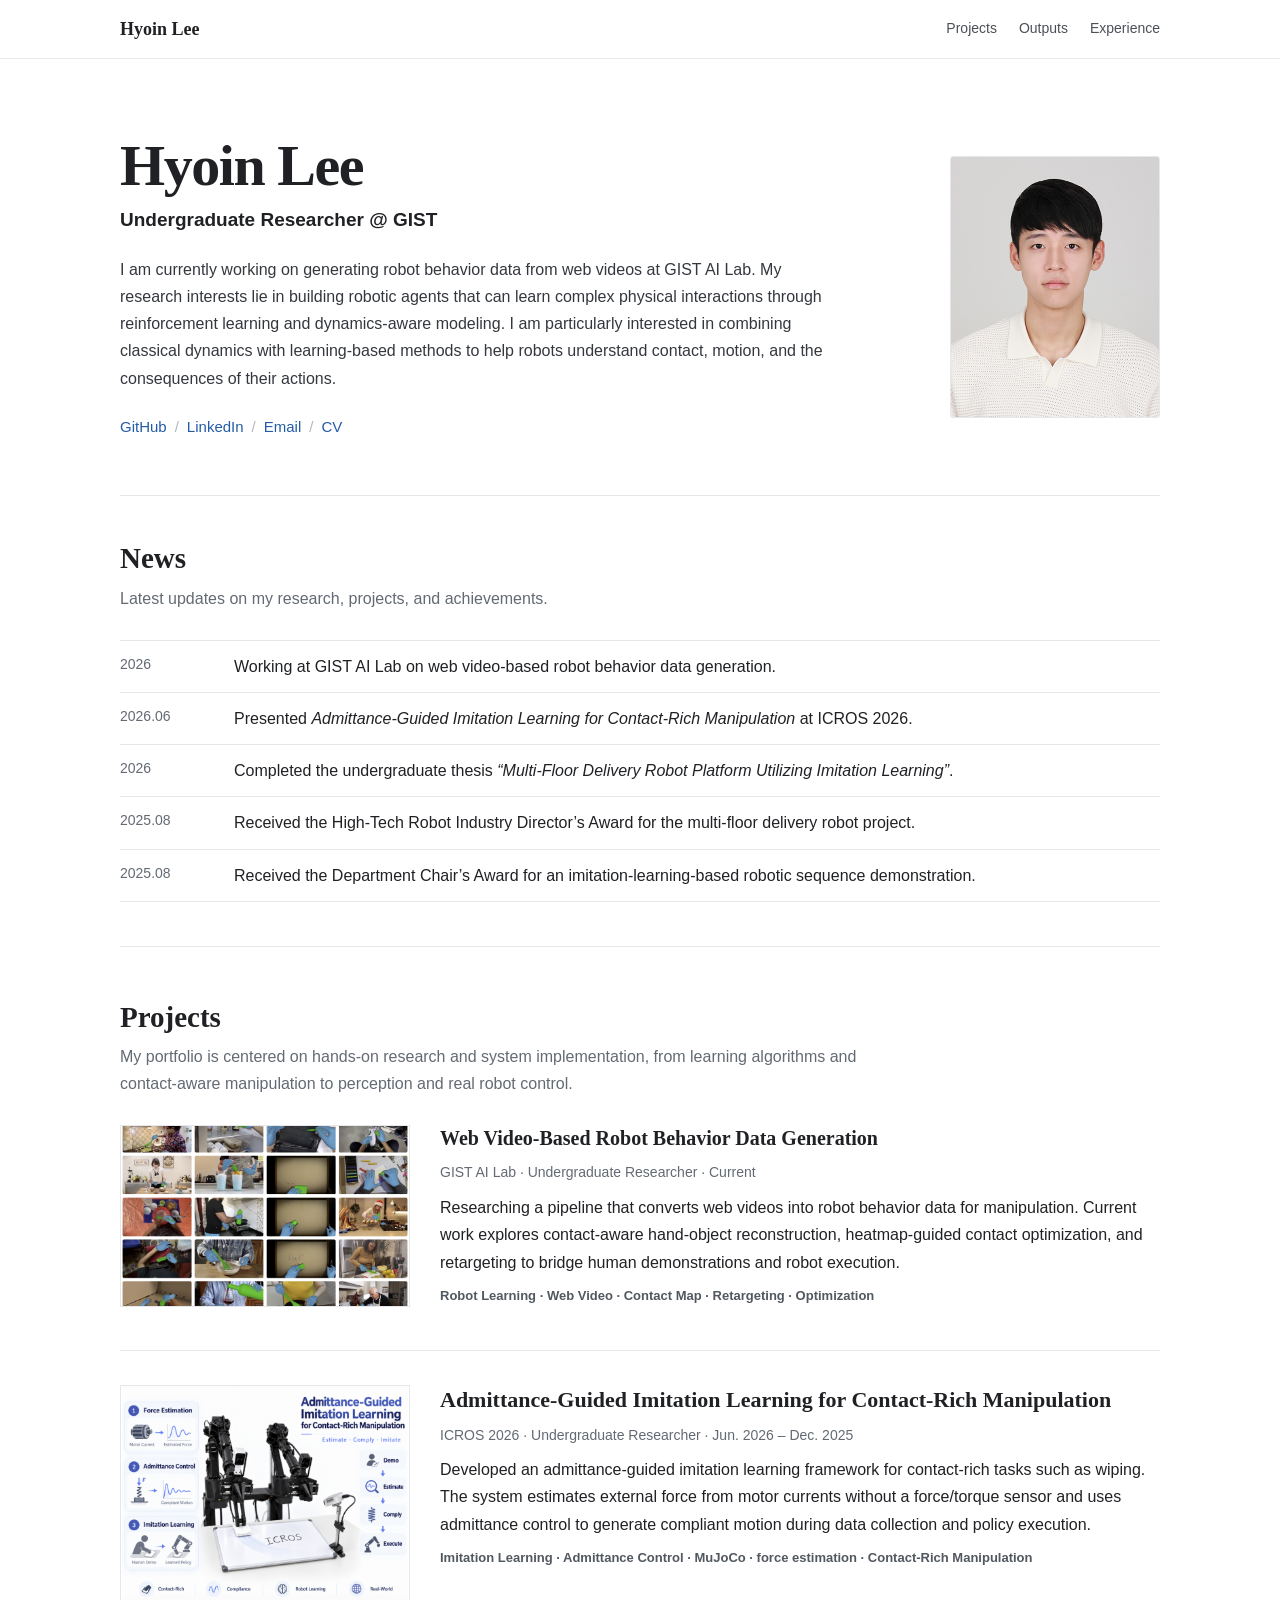
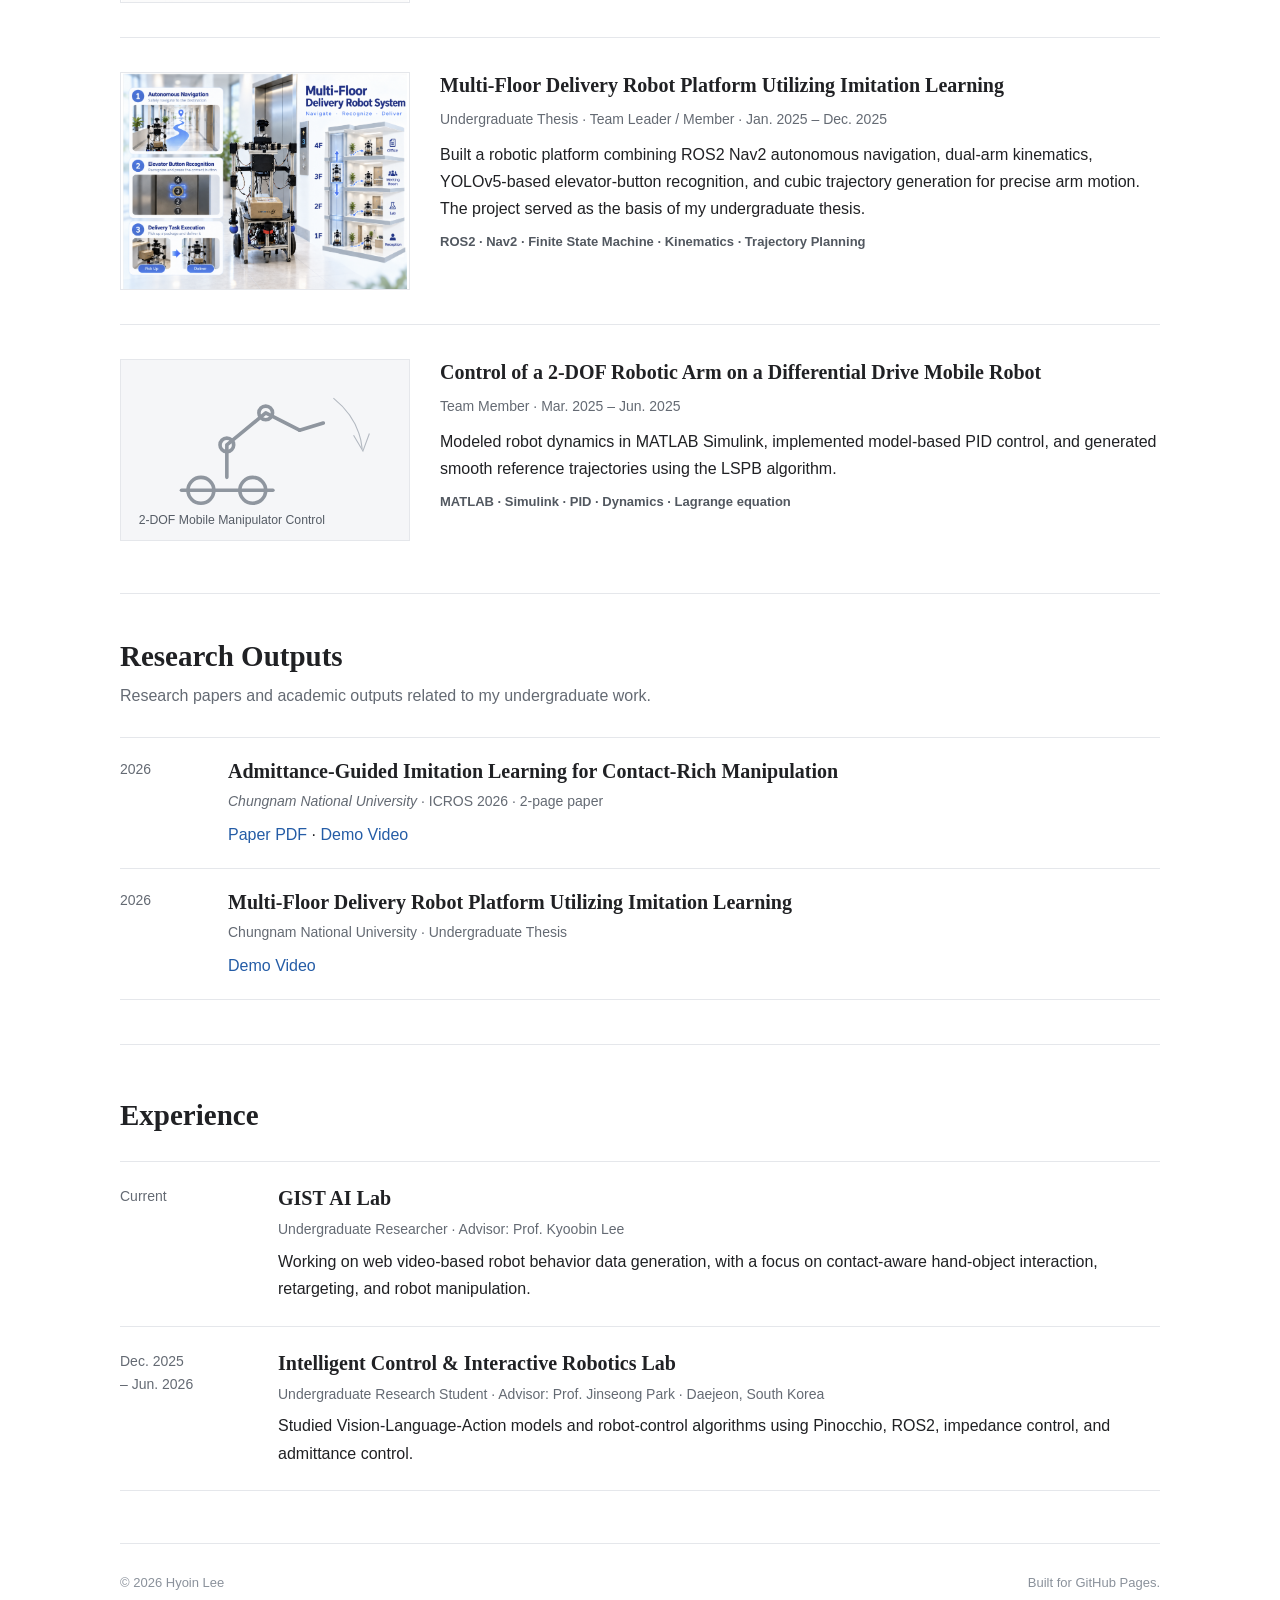
==== index.html @ a163871e "Update index.html" ====
<!DOCTYPE html>
<html lang="en">
<head>
  <meta charset="UTF-8" />
  <meta name="viewport" content="width=device-width, initial-scale=1.0" />
  <meta name="description" content="Hyoin Lee — Undergraduate Researcher at GIST. Research interests include robot learning, imitation learning, contact-rich manipulation, and robot behavior data generation." />
  <meta name="author" content="Hyoin Lee" />
  <meta name="theme-color" content="#ffffff" />
  <title>Hyoin Lee</title>
  <link rel="stylesheet" href="assets/css/style.css" />
  <script defer src="assets/js/main.js"></script>

</head>
<body>
  <header class="site-header">
    <div class="container nav-wrap">
      <a class="brand" href="#top" aria-label="Hyoin Lee home">Hyoin Lee</a>
      <nav class="nav" aria-label="Primary navigation">
        <a href="#projects">Projects</a>
        <a href="#outputs">Outputs</a>
        <a href="#experience">Experience</a>
      </nav>
    </div>
  </header>

  <main id="top">
    <section class="hero container">
      <div class="hero-copy">
        <h1>Hyoin Lee</h1>
        <p class="role"><strong>Undergraduate Researcher @ GIST</strong></p>
        <p class="intro">
          I am currently working on generating robot behavior data from web videos at GIST AI Lab.
          My research interests lie in building robotic agents that can learn complex physical interactions
          through reinforcement learning and dynamics-aware modeling. I am particularly interested in
          combining classical dynamics with learning-based methods to help robots understand contact,
          motion, and the consequences of their actions.
        </p>

        <div class="social-links" aria-label="External links">
          <a href="https://github.com/hyoinLee1007/" target="_blank" rel="noopener noreferrer">GitHub</a>
          <span aria-hidden="true">/</span>
          <a href="https://www.linkedin.com/in/%ED%9A%A8%EC%9D%B8-%EC%9D%B4-775a733aa/" target="_blank" rel="noopener noreferrer">LinkedIn</a>
          <span aria-hidden="true">/</span>
          <a href="mailto:in7257@gmail.com">Email</a>
          <span aria-hidden="true">/</span>
          <a href="assets/cv/Lee_Hyoin_CV.pdf" target="_blank" rel="noopener noreferrer">CV</a>
        </div>
      </div>

      <div class="hero-photo-wrap">
        <img class="hero-photo" src="assets/images/profile.jpg" alt="Hyoin Lee" />
      </div>
    </section>


    <section class="section container compact-section">
      <div class="section-heading split-heading">
        <h2>News</h2>
        <p>Latest updates on my research, projects, and achievements.</p>
      </div>

      <div class="news-list">
        <div class="news-row">
          <time>2026</time>
          <p>Working at GIST AI Lab on web video-based robot behavior data generation.</p>
        </div>
        <div class="news-row">
          <time>2026.06</time>
          <p>Presented <em>Admittance-Guided Imitation Learning for Contact-Rich Manipulation</em> at ICROS 2026.</p>
        </div>
        <div class="news-row">
          <time>2026</time>
          <p>Completed the undergraduate thesis <em>“Multi-Floor Delivery Robot Platform Utilizing Imitation Learning”</em>.</p>
        </div>
        <div class="news-row">
          <time>2025.08</time>
          <p>Received the High-Tech Robot Industry Director’s Award for the multi-floor delivery robot project.</p>
        </div>
        <div class="news-row">
          <time>2025.08</time>
          <p>Received the Department Chair’s Award for an imitation-learning-based robotic sequence demonstration.</p>
        </div>
      </div>
    </section>

    <section id="projects" class="section container">
      <div class="section-heading">
        <h2>Projects</h2>
        <p>
          My portfolio is centered on hands-on research and system implementation,
          from learning algorithms and contact-aware manipulation to perception and real robot control.
        </p>
      </div>
      
      <div class="project-list">
        <article class="project-item">
          <div class="project-image project-image-cover">
            <img src="assets/images/project-gist.png" alt="Robot manipulation setup used for the GIST AI Lab project" loading="lazy" />
          </div>
          <div class="project-copy">
            <h3>Web Video-Based Robot Behavior Data Generation</h3>
            <p class="project-meta">GIST AI Lab · Undergraduate Researcher · Current</p>
            <p>
              Researching a pipeline that converts web videos into robot behavior data for manipulation.
              Current work explores contact-aware hand-object reconstruction, heatmap-guided contact optimization,
              and retargeting to bridge human demonstrations and robot execution.
            </p>
            <p class="tags">Robot Learning · Web Video · Contact Map · Retargeting · Optimization</p>
          </div>
        </article>

      
        <article class="project-item featured-project">
          <div class="project-image project-image-infographic">
            <img src="assets/images/project-admittance-v3.png" alt="Overview of the admittance-guided imitation learning project" loading="lazy" />
          </div>
          <div class="project-copy">
            <h3>Admittance-Guided Imitation Learning for Contact-Rich Manipulation</h3>
            <p class="project-meta">ICROS 2026 · Undergraduate Researcher · Jun. 2026 – Dec. 2025</p>
            <p>
              Developed an admittance-guided imitation learning framework for contact-rich tasks such as wiping.
              The system estimates external force from motor currents without a force/torque sensor and uses
              admittance control to generate compliant motion during data collection and policy execution.
            </p>
            <p class="tags">Imitation Learning · Admittance Control · MuJoCo · force estimation · Contact-Rich Manipulation</p>
          </div>
        </article>

        <article class="project-item">
          <div class="project-image project-image-infographic">
            <img src="assets/images/project-delivery-v3.png" alt="Multi-floor delivery robot platform" loading="lazy" />
          </div>
          <div class="project-copy">
            <h3>Multi-Floor Delivery Robot Platform Utilizing Imitation Learning</h3>
            <p class="project-meta">Undergraduate Thesis · Team Leader / Member · Jan. 2025 – Dec. 2025</p>
            <p>
              Built a robotic platform combining ROS2 Nav2 autonomous navigation, dual-arm kinematics,
              YOLOv5-based elevator-button recognition, and cubic trajectory generation for precise arm motion.
              The project served as the basis of my undergraduate thesis.
            </p>
            <p class="tags">ROS2 · Nav2 · Finite State Machine · Kinematics · Trajectory Planning</p>
          </div>
        </article>

        <article class="project-item secondary-project">
          <div class="project-image">
            <img src="assets/images/project-arm.svg" alt="Illustration representing a two-degree-of-freedom robotic arm" loading="lazy" />
          </div>
          <div class="project-copy">
            <h3>Control of a 2-DOF Robotic Arm on a Differential Drive Mobile Robot</h3>
            <p class="project-meta">Team Member · Mar. 2025 – Jun. 2025</p>
            <p>
              Modeled robot dynamics in MATLAB Simulink, implemented model-based PID control,
              and generated smooth reference trajectories using the LSPB algorithm.
            </p>
            <p class="tags">MATLAB · Simulink · PID · Dynamics · Lagrange equation</p>
          </div>
        </article>
    </section>

    <section id="outputs" class="section container compact-section">
      <div class="section-heading">
        <h2>Research Outputs</h2>
        <p>
          Research papers and academic outputs related to my undergraduate work.
        </p>
      </div>

      <div class="output-list">
        <article class="output-item">
          <div class="output-year">2026</div>
          <div>
            <h3>Admittance-Guided Imitation Learning for Contact-Rich Manipulation</h3>
            <p class="output-meta"><em>Chungnam National University</em> · ICROS 2026 · 2-page paper</p>
            <a href="assets/papers/icros2026-admittance-guided-imitation-learning.pdf" target="_blank" rel="noopener noreferrer">Paper PDF</a>
            <span aria-hidden="true"> · </span>
            <a href="assets/videos/admittance-imitation-learning-demo.mp4" target="_blank" rel="noopener noreferrer">Demo Video</a>
          </div>
        </article>

        <article class="output-item">
          <div class="output-year">2026</div>
          <div>
            <h3>Multi-Floor Delivery Robot Platform Utilizing Imitation Learning</h3>
            <p class="output-meta">Chungnam National University · Undergraduate Thesis</p>
            <a href="assets/videos/graduation-project-demo.mp4" target="_blank" rel="noopener noreferrer">Demo Video</a>
          </div>
        </article>
      </div>
    </section>

    <section id="experience" class="section container">
      <div class="section-heading">
        <h2>Experience</h2>
      </div>

      <div class="timeline">
        <article class="timeline-item">
          <div class="timeline-date">Current</div>
          <div class="timeline-content">
            <h3>GIST AI Lab</h3>
            <p class="timeline-role">Undergraduate Researcher · Advisor: Prof. Kyoobin Lee</p>
            <p>
              Working on web video-based robot behavior data generation, with a focus on contact-aware
              hand-object interaction, retargeting, and robot manipulation.
            </p>
          </div>
        </article>

        <article class="timeline-item">
          <div class="timeline-date">Dec. 2025<br />– Jun. 2026</div>
          <div class="timeline-content">
            <h3>Intelligent Control &amp; Interactive Robotics Lab</h3>
            <p class="timeline-role">Undergraduate Research Student · Advisor: Prof. Jinseong Park · Daejeon, South Korea</p>
            <p>
              Studied Vision-Language-Action models and robot-control algorithms using Pinocchio, ROS2,
              impedance control, and admittance control.
            </p>
          </div>
        </article>
      </div>
    </section>
  </main>

  <footer class="footer container">
    <p>© <span id="year">2026</span> Hyoin Lee</p>
    <p>Built for GitHub Pages.</p>
  </footer>
</body>
</html>
---- assets/css/style.css ----
:root {
  --page: #ffffff;
  --text: #202124;
  --muted: #646a73;
  --faint: #8a919b;
  --line: #e5e7eb;
  --soft: #f7f8fa;
  --link: #245ca6;
  --link-hover: #153f78;
  --max-width: 1040px;
  --serif: Georgia, "Times New Roman", serif;
  --sans: Inter, ui-sans-serif, -apple-system, BlinkMacSystemFont, "Segoe UI", Helvetica, Arial, sans-serif;
}

* {
  box-sizing: border-box;
}

html {
  scroll-behavior: smooth;
}

body {
  margin: 0;
  background: var(--page);
  color: var(--text);
  font-family: var(--sans);
  font-size: 16px;
  line-height: 1.7;
  -webkit-font-smoothing: antialiased;
}

a {
  color: var(--link);
  text-decoration: none;
}

a:hover,
a:focus-visible {
  color: var(--link-hover);
  text-decoration: underline;
  text-underline-offset: 3px;
}

img {
  max-width: 100%;
  display: block;
}

.container {
  width: min(calc(100% - 40px), var(--max-width));
  margin: 0 auto;
}

.site-header {
  position: sticky;
  top: 0;
  z-index: 20;
  background: rgba(255, 255, 255, 0.94);
  border-bottom: 1px solid rgba(229, 231, 235, 0.88);
  backdrop-filter: blur(10px);
}

.nav-wrap {
  min-height: 58px;
  display: flex;
  align-items: center;
  justify-content: space-between;
  gap: 24px;
}

.brand {
  color: var(--text);
  font-family: var(--serif);
  font-size: 18px;
  font-weight: 700;
}

.brand:hover {
  color: var(--text);
  text-decoration: none;
}

.nav {
  display: flex;
  align-items: center;
  gap: 22px;
  font-size: 14px;
}

.nav a {
  color: #4b5057;
}

.hero {
  display: grid;
  grid-template-columns: minmax(0, 1fr) 220px;
  gap: 64px;
  align-items: center;
  padding-top: 76px;
  padding-bottom: 56px;
}

.hero h1 {
  margin: 0 0 4px;
  font-family: var(--serif);
  font-size: clamp(40px, 6vw, 58px);
  line-height: 1.08;
  letter-spacing: -0.025em;
}

.role {
  margin: 6px 0 20px;
  font-size: 19px;
}

.intro {
  max-width: 720px;
  margin: 0 0 12px;
  color: #34383e;
}

.social-links {
  display: flex;
  flex-wrap: wrap;
  gap: 8px;
  align-items: center;
  margin-top: 22px;
  font-size: 15px;
}

.social-links span {
  color: #b3b7bd;
}

.hero-photo-wrap {
  justify-self: end;
  width: 210px;
}

.hero-photo {
  width: 210px;
  aspect-ratio: 4 / 5;
  object-fit: cover;
  object-position: center top;
  border-radius: 3px;
  border: 1px solid var(--line);
  background: var(--soft);
}

.photo-note {
  margin: 8px 0 0;
  color: var(--faint);
  font-size: 12px;
  text-align: center;
}

.section {
  padding: 52px 0;
  border-top: 1px solid var(--line);
  scroll-margin-top: 74px;
}

.compact-section {
  padding-top: 44px;
  padding-bottom: 44px;
}

.section-heading {
  margin-bottom: 28px;
}

.section-heading h2 {
  margin: 0 0 8px;
  font-family: var(--serif);
  font-size: 29px;
  line-height: 1.25;
}

.section-heading p {
  max-width: 760px;
  margin: 0;
  color: var(--muted);
}

.theme-grid {
  display: grid;
  grid-template-columns: repeat(3, minmax(0, 1fr));
  gap: 28px;
}

.theme-card h3 {
  margin: 18px 0 4px;
  font-family: var(--serif);
  font-size: 21px;
}

.theme-card p {
  margin: 5px 0 0;
  color: var(--muted);
  font-size: 14.5px;
}

.theme-card .question {
  color: var(--text);
  font-weight: 600;
}

.theme-visual {
  height: 150px;
  position: relative;
  overflow: hidden;
  border: 1px solid var(--line);
  background: #f2f4f7;
}

.theme-visual::before,
.theme-visual::after {
  content: "";
  position: absolute;
  border: 1px solid #c9ced6;
}

.theme-visual-1::before {
  width: 120px;
  height: 120px;
  border-radius: 50%;
  left: 22px;
  top: 16px;
}

.theme-visual-1::after {
  width: 82px;
  height: 82px;
  right: 24px;
  bottom: -18px;
  transform: rotate(24deg);
}

.theme-visual-2::before {
  width: 132px;
  height: 40px;
  left: 40px;
  top: 54px;
  transform: rotate(-18deg);
}

.theme-visual-2::after {
  width: 62px;
  height: 62px;
  border-radius: 50%;
  right: 22px;
  top: 24px;
}

.theme-visual-3::before {
  inset: 28px 58px;
  transform: rotate(45deg);
}

.theme-visual-3::after {
  width: 92px;
  height: 92px;
  border-radius: 50%;
  left: 72px;
  top: 28px;
}

.theme-index {
  position: absolute;
  right: 12px;
  bottom: 7px;
  color: #aab0b8;
  font-family: var(--serif);
  font-size: 32px;
  z-index: 2;
}

.news-list {
  border-top: 1px solid var(--line);
}

.news-row {
  display: grid;
  grid-template-columns: 96px minmax(0, 1fr);
  gap: 18px;
  padding: 12px 0;
  border-bottom: 1px solid var(--line);
}

.news-row time {
  color: var(--muted);
  font-variant-numeric: tabular-nums;
  font-size: 14px;
}

.news-row p {
  margin: 0;
}

.project-list {
  display: grid;
  gap: 34px;
}

.project-item {
  display: grid;
  grid-template-columns: 290px minmax(0, 1fr);
  gap: 30px;
  align-items: start;
  padding-bottom: 34px;
  border-bottom: 1px solid var(--line);
}

.project-item:last-child {
  padding-bottom: 0;
  border-bottom: 0;
}

.project-image {
  background: var(--soft);
  border: 1px solid var(--line);
  overflow: hidden;
}

.project-image img {
  width: 100%;
  aspect-ratio: 16 / 10;
  object-fit: cover;
}

.project-image-contain {
  background: #ffffff;
}

.project-image-contain img {
  object-fit: contain;
  padding: 8px;
}


.project-image-infographic {
  background: #ffffff;
}

.project-image-infographic img {
  aspect-ratio: 4 / 3;
  object-fit: contain;
  padding: 0;
}

.project-image-cover img {
  object-fit: cover;
  object-position: center;
}

.featured-project .project-copy h3 {
  font-size: 22px;
}

.project-copy h3,
.output-item h3,
.timeline-content h3,
.simple-block h3 {
  margin: 0;
  font-family: var(--serif);
  font-size: 20px;
  line-height: 1.35;
}

.project-copy p {
  margin: 9px 0;
}

.project-meta,
.output-meta,
.timeline-role {
  color: var(--muted);
  font-size: 14px;
}

.tags {
  color: #525860;
  font-size: 13px;
  font-weight: 600;
}


.project-video-wrap {
  margin-top: 16px;
}

.project-video {
  display: block;
  width: 100%;
  max-width: 560px;
  max-height: 360px;
  border: 1px solid var(--line);
  background: #000;
}

.project-video-portrait {
  max-width: 260px;
  max-height: 420px;
}

.project-links {
  display: flex;
  flex-wrap: wrap;
  gap: 16px;
  margin-top: 11px;
  font-size: 14px;
}

.disabled-link {
  color: #989da4;
  font-size: 14px;
}

.output-list {
  border-top: 1px solid var(--line);
}

.output-item {
  display: grid;
  grid-template-columns: 86px minmax(0, 1fr);
  gap: 22px;
  padding: 20px 0;
  border-bottom: 1px solid var(--line);
}

.output-year {
  color: var(--muted);
  font-size: 14px;
  font-variant-numeric: tabular-nums;
}

.output-item p {
  margin: 5px 0 7px;
}

.timeline {
  border-top: 1px solid var(--line);
}

.timeline-item {
  display: grid;
  grid-template-columns: 130px minmax(0, 1fr);
  gap: 28px;
  padding: 23px 0;
  border-bottom: 1px solid var(--line);
}

.timeline-date {
  color: var(--muted);
  font-size: 14px;
  font-variant-numeric: tabular-nums;
}

.timeline-content p {
  margin: 6px 0 0;
}

.two-column-section {
  display: grid;
  grid-template-columns: 1fr 1fr;
  gap: 70px;
}

.two-column-section .section-heading {
  margin-bottom: 16px;
}

.simple-block p,
.award-list p {
  margin: 6px 0;
}

.award-list strong {
  display: inline-block;
  min-width: 78px;
}

.footer {
  display: flex;
  justify-content: space-between;
  gap: 20px;
  padding-top: 28px;
  padding-bottom: 38px;
  border-top: 1px solid var(--line);
  color: var(--faint);
  font-size: 13px;
}

.footer p {
  margin: 0;
}

@media (max-width: 820px) {
  .nav {
    display: none;
  }

  .hero {
    grid-template-columns: 1fr;
    gap: 32px;
    padding-top: 54px;
  }

  .hero-photo-wrap {
    justify-self: start;
    width: 180px;
    order: -1;
  }

  .hero-photo {
    width: 180px;
  }

  .theme-grid,
  .two-column-section {
    grid-template-columns: 1fr;
  }

  .theme-grid {
    gap: 34px;
  }

  .project-item {
    grid-template-columns: 1fr;
    gap: 18px;
  }

  .project-image {
    max-width: 520px;
  }
}

@media (max-width: 560px) {
  body {
    font-size: 15px;
  }

  .container {
    width: min(calc(100% - 28px), var(--max-width));
  }

  .section {
    padding-top: 40px;
    padding-bottom: 40px;
  }

  .hero h1 {
    font-size: 40px;
  }

  .role {
    font-size: 17px;
  }

  .news-row,
  .output-item,
  .timeline-item {
    grid-template-columns: 1fr;
    gap: 4px;
  }

  .timeline-item {
    gap: 6px;
  }

  .footer {
    flex-direction: column;
    gap: 3px;
  }
}
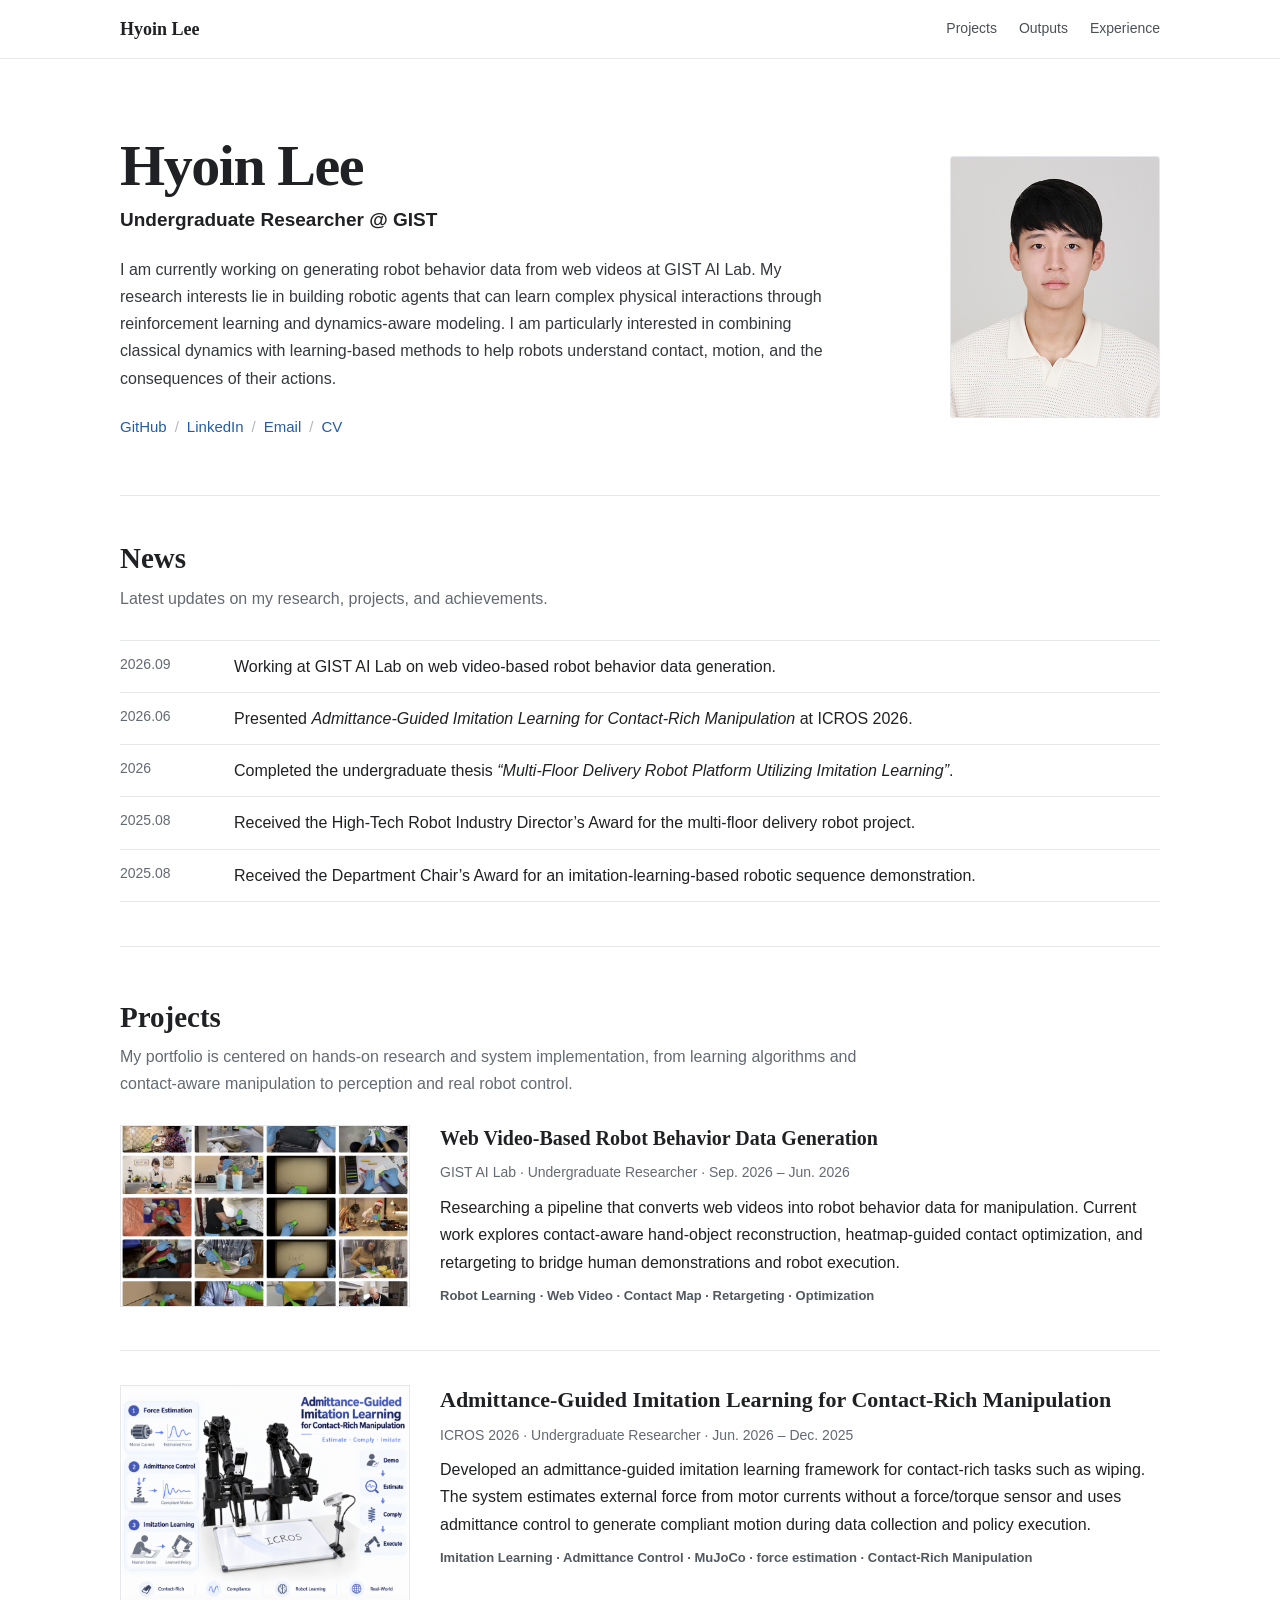
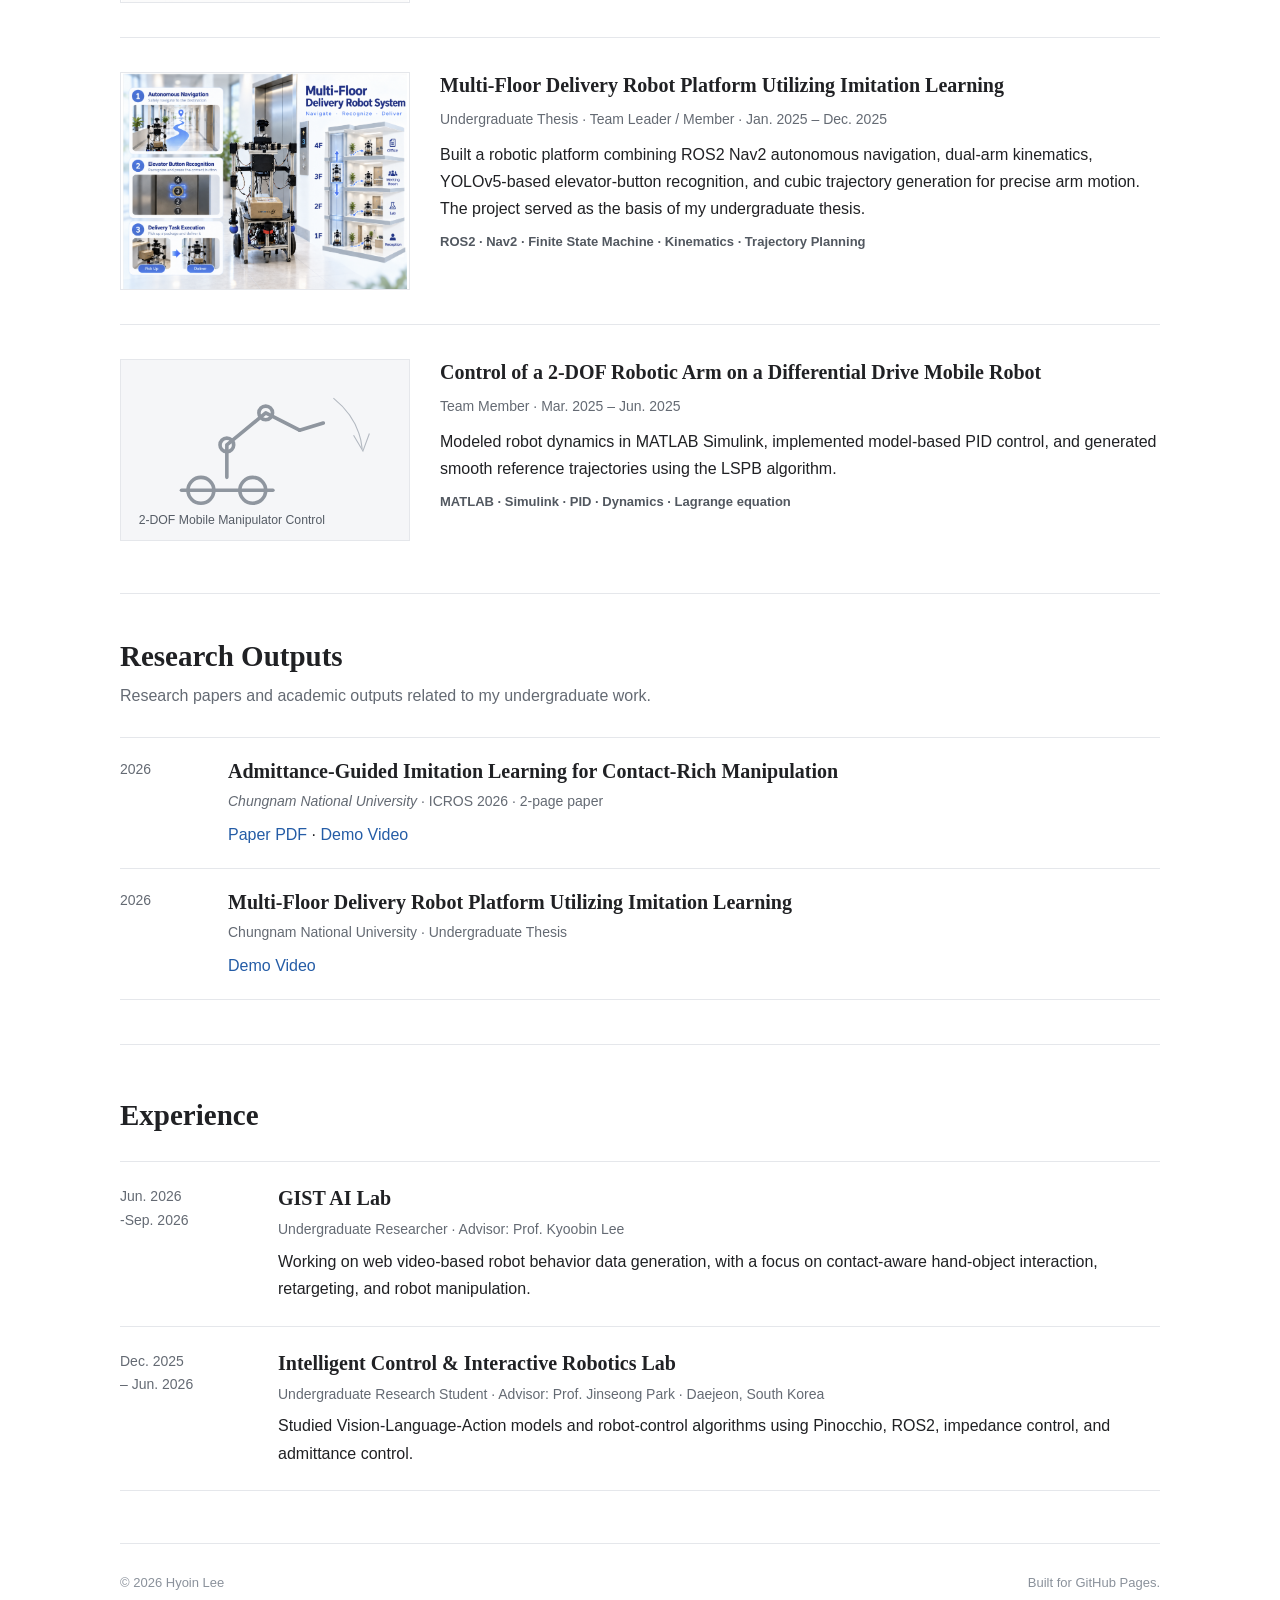
==== commit 652cf038: "Update index.html" ====
--- a/index.html
+++ b/index.html
@@ -61,7 +61,7 @@
 
       <div class="news-list">
         <div class="news-row">
-          <time>2026</time>
+          <time>2026.09</time>
           <p>Working at GIST AI Lab on web video-based robot behavior data generation.</p>
         </div>
         <div class="news-row">
@@ -99,7 +99,7 @@
           </div>
           <div class="project-copy">
             <h3>Web Video-Based Robot Behavior Data Generation</h3>
-            <p class="project-meta">GIST AI Lab · Undergraduate Researcher · Current</p>
+            <p class="project-meta">GIST AI Lab · Undergraduate Researcher · Sep. 2026 – Jun. 2026</p>
             <p>
               Researching a pipeline that converts web videos into robot behavior data for manipulation.
               Current work explores contact-aware hand-object reconstruction, heatmap-guided contact optimization,
@@ -196,7 +196,7 @@
 
       <div class="timeline">
         <article class="timeline-item">
-          <div class="timeline-date">Current</div>
+          <div class="timeline-date">Jun. 2026<br />-Sep. 2026</div>
           <div class="timeline-content">
             <h3>GIST AI Lab</h3>
             <p class="timeline-role">Undergraduate Researcher · Advisor: Prof. Kyoobin Lee</p>
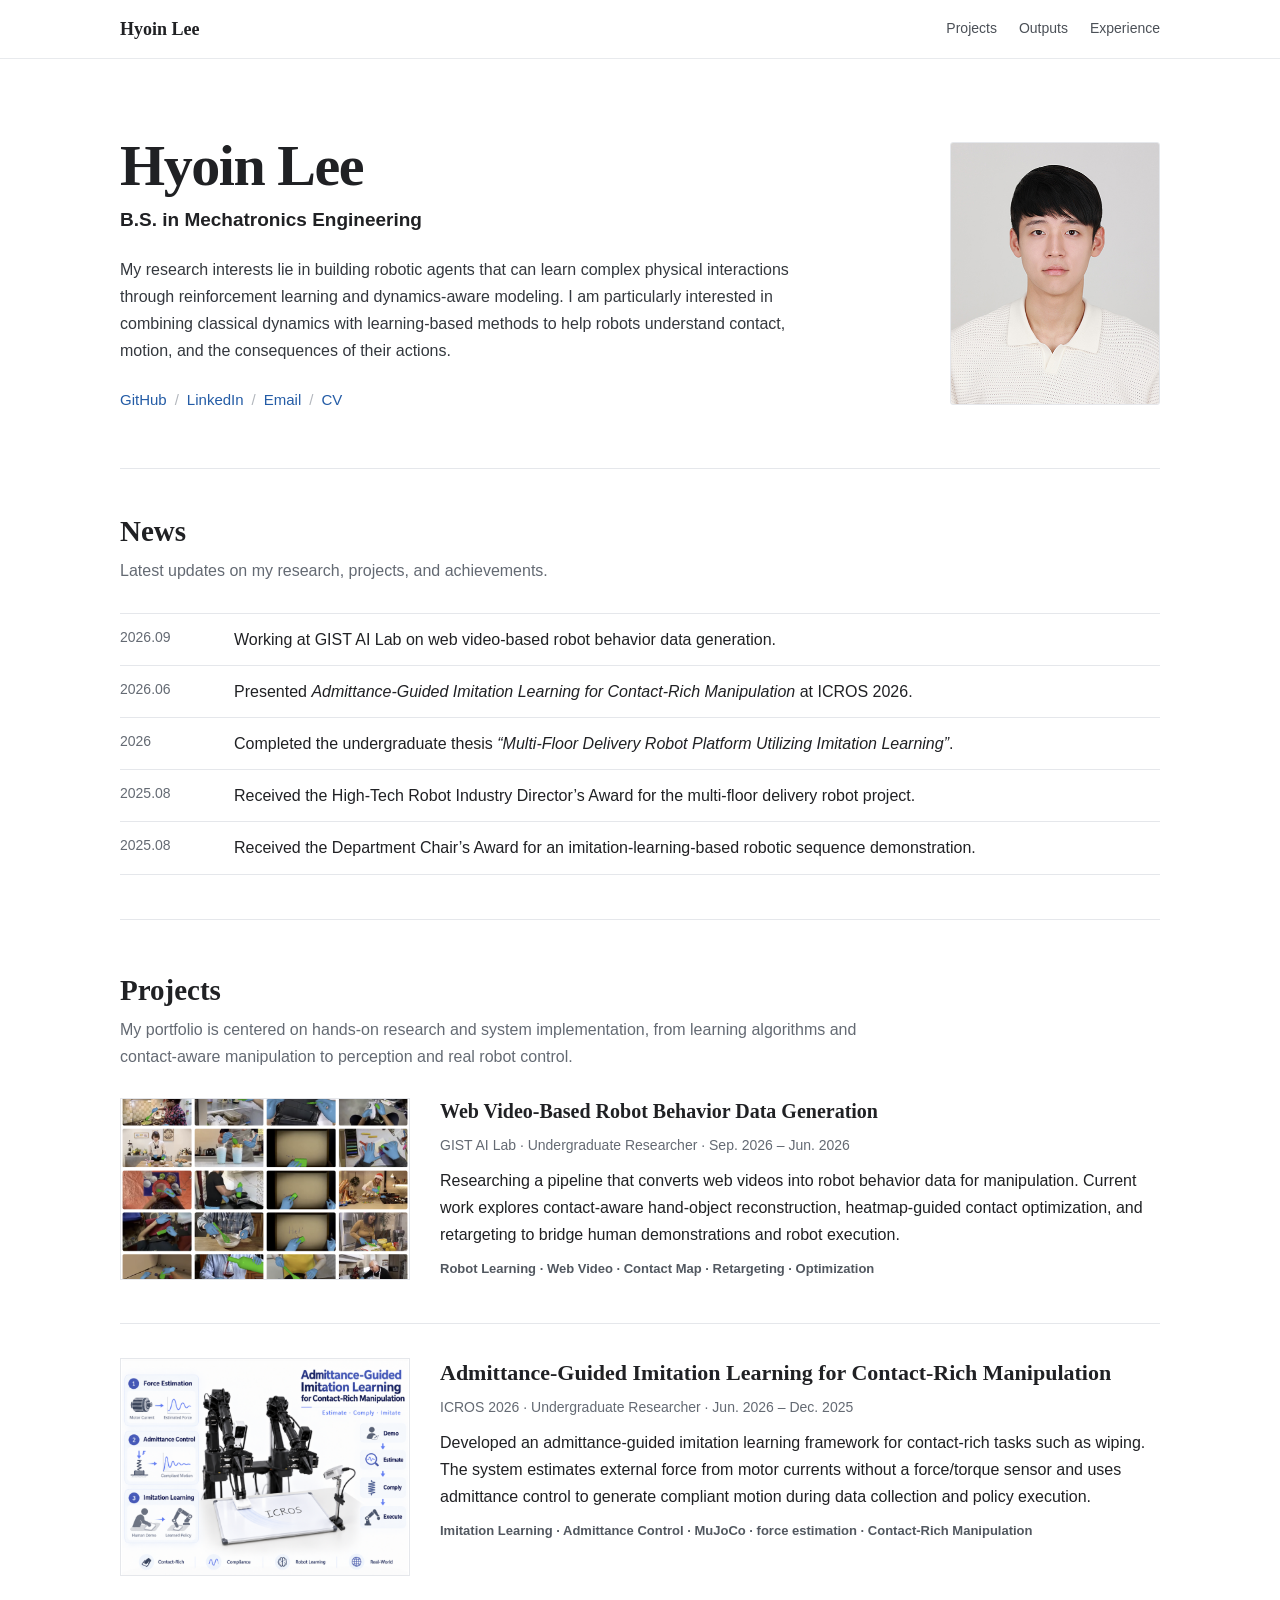
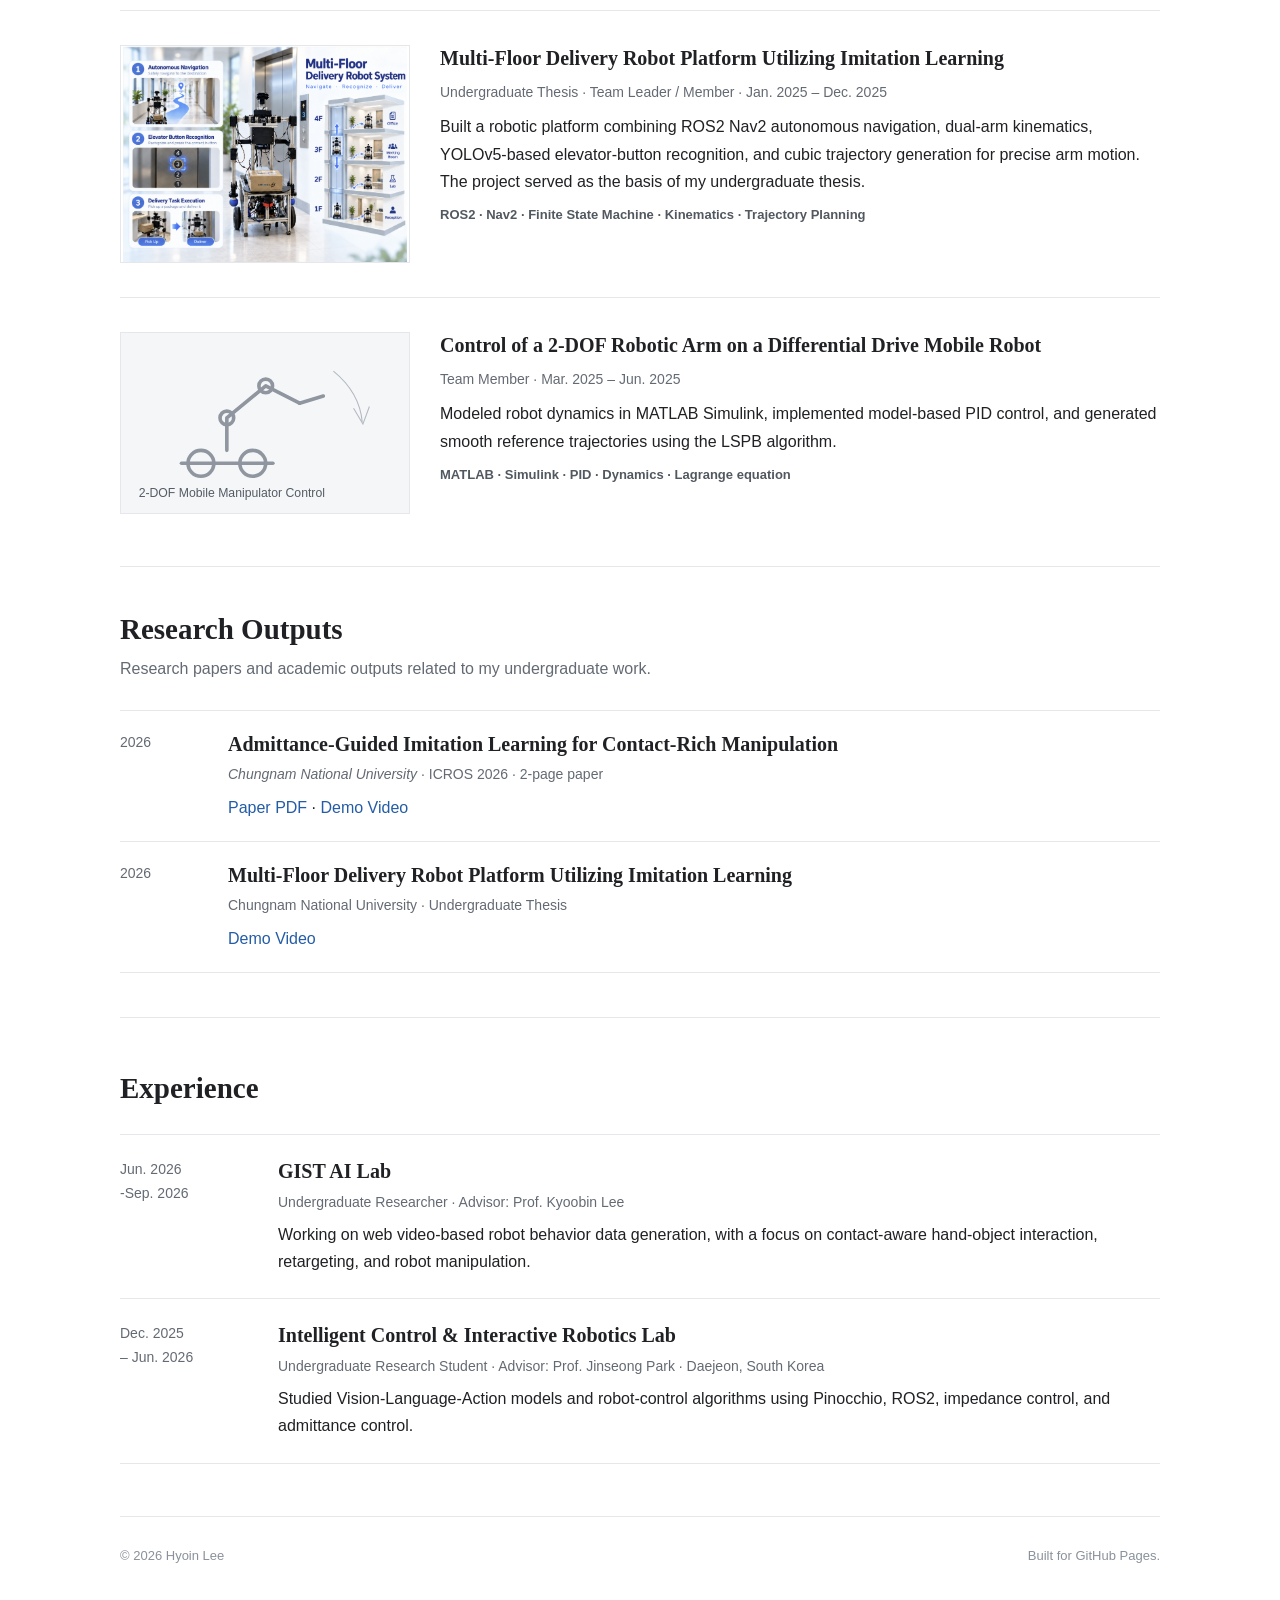
==== commit 6fec96d3: "Update index.html" ====
--- a/index.html
+++ b/index.html
@@ -27,9 +27,8 @@
     <section class="hero container">
       <div class="hero-copy">
         <h1>Hyoin Lee</h1>
-        <p class="role"><strong>Undergraduate Researcher @ GIST</strong></p>
+        <p class="role"><strong>B.S. in Mechatronics Engineering</strong></p>
         <p class="intro">
-          I am currently working on generating robot behavior data from web videos at GIST AI Lab.
           My research interests lie in building robotic agents that can learn complex physical interactions
           through reinforcement learning and dynamics-aware modeling. I am particularly interested in
           combining classical dynamics with learning-based methods to help robots understand contact,
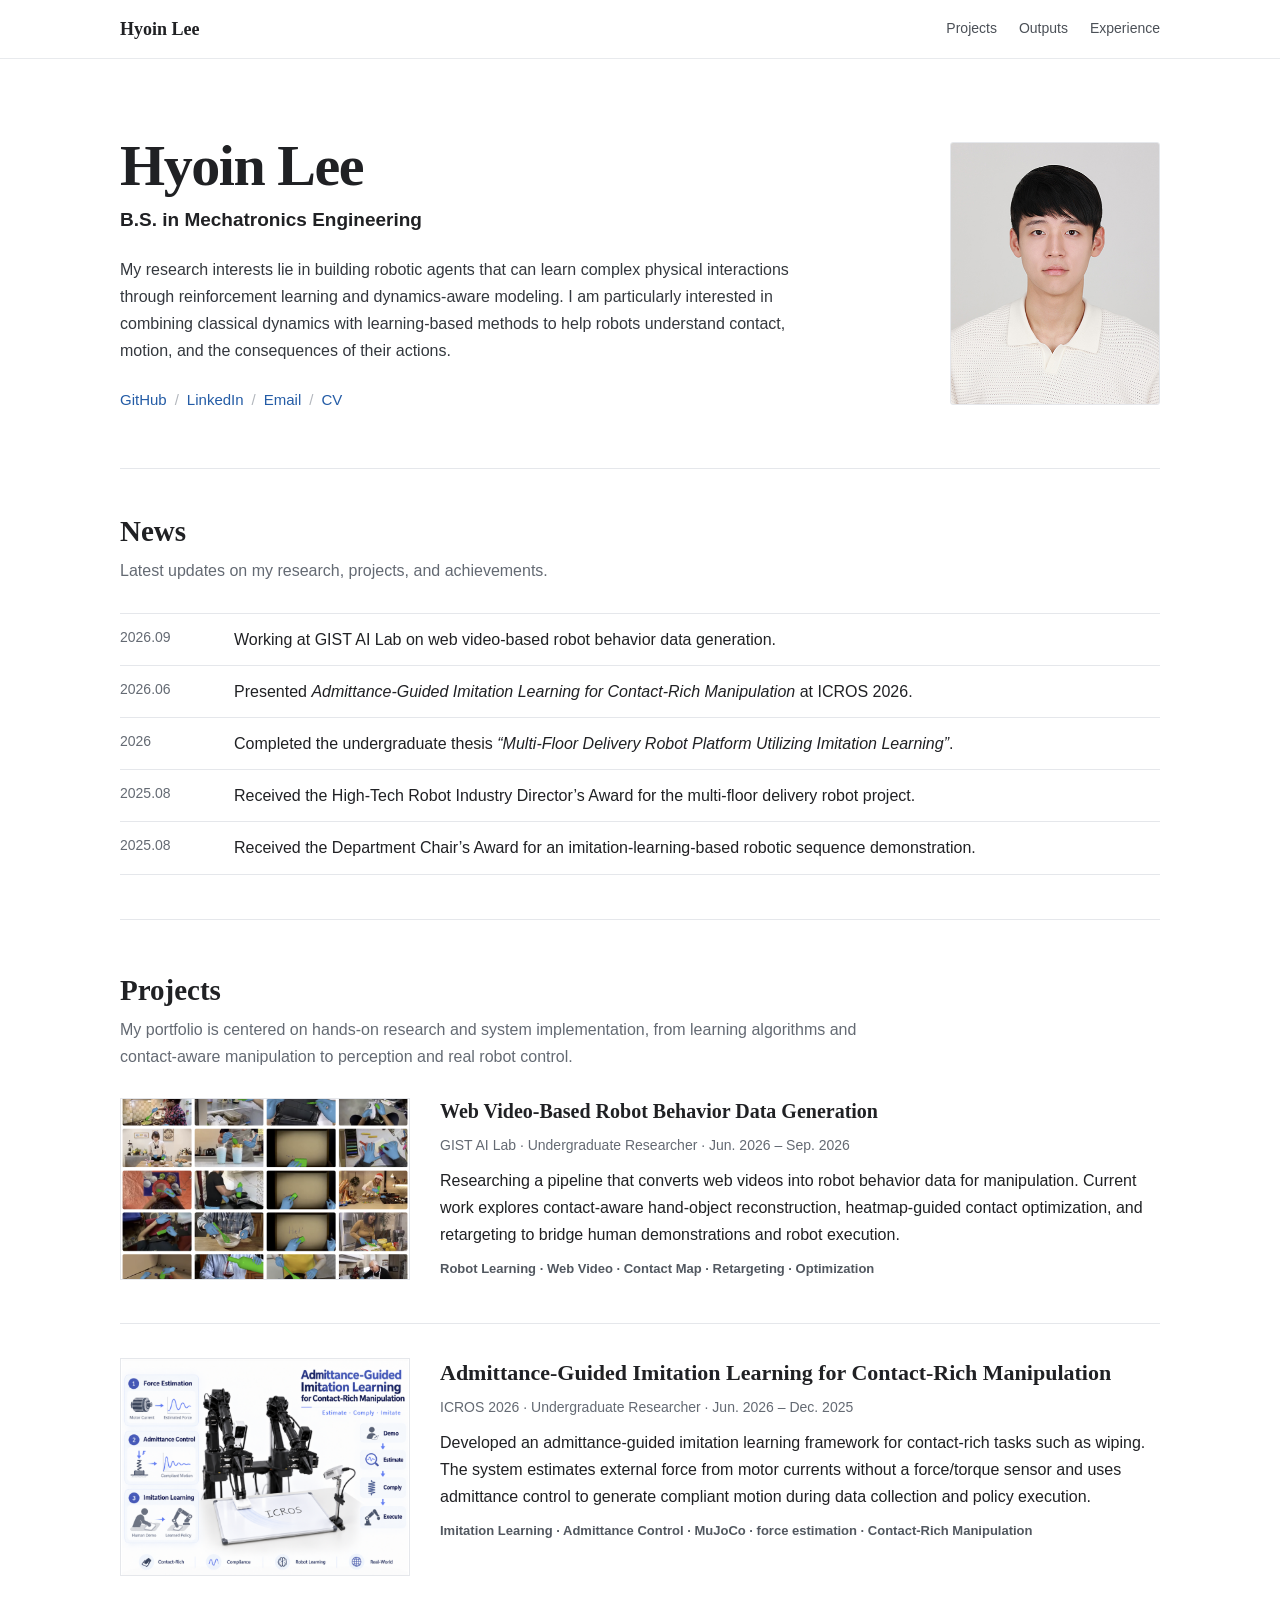
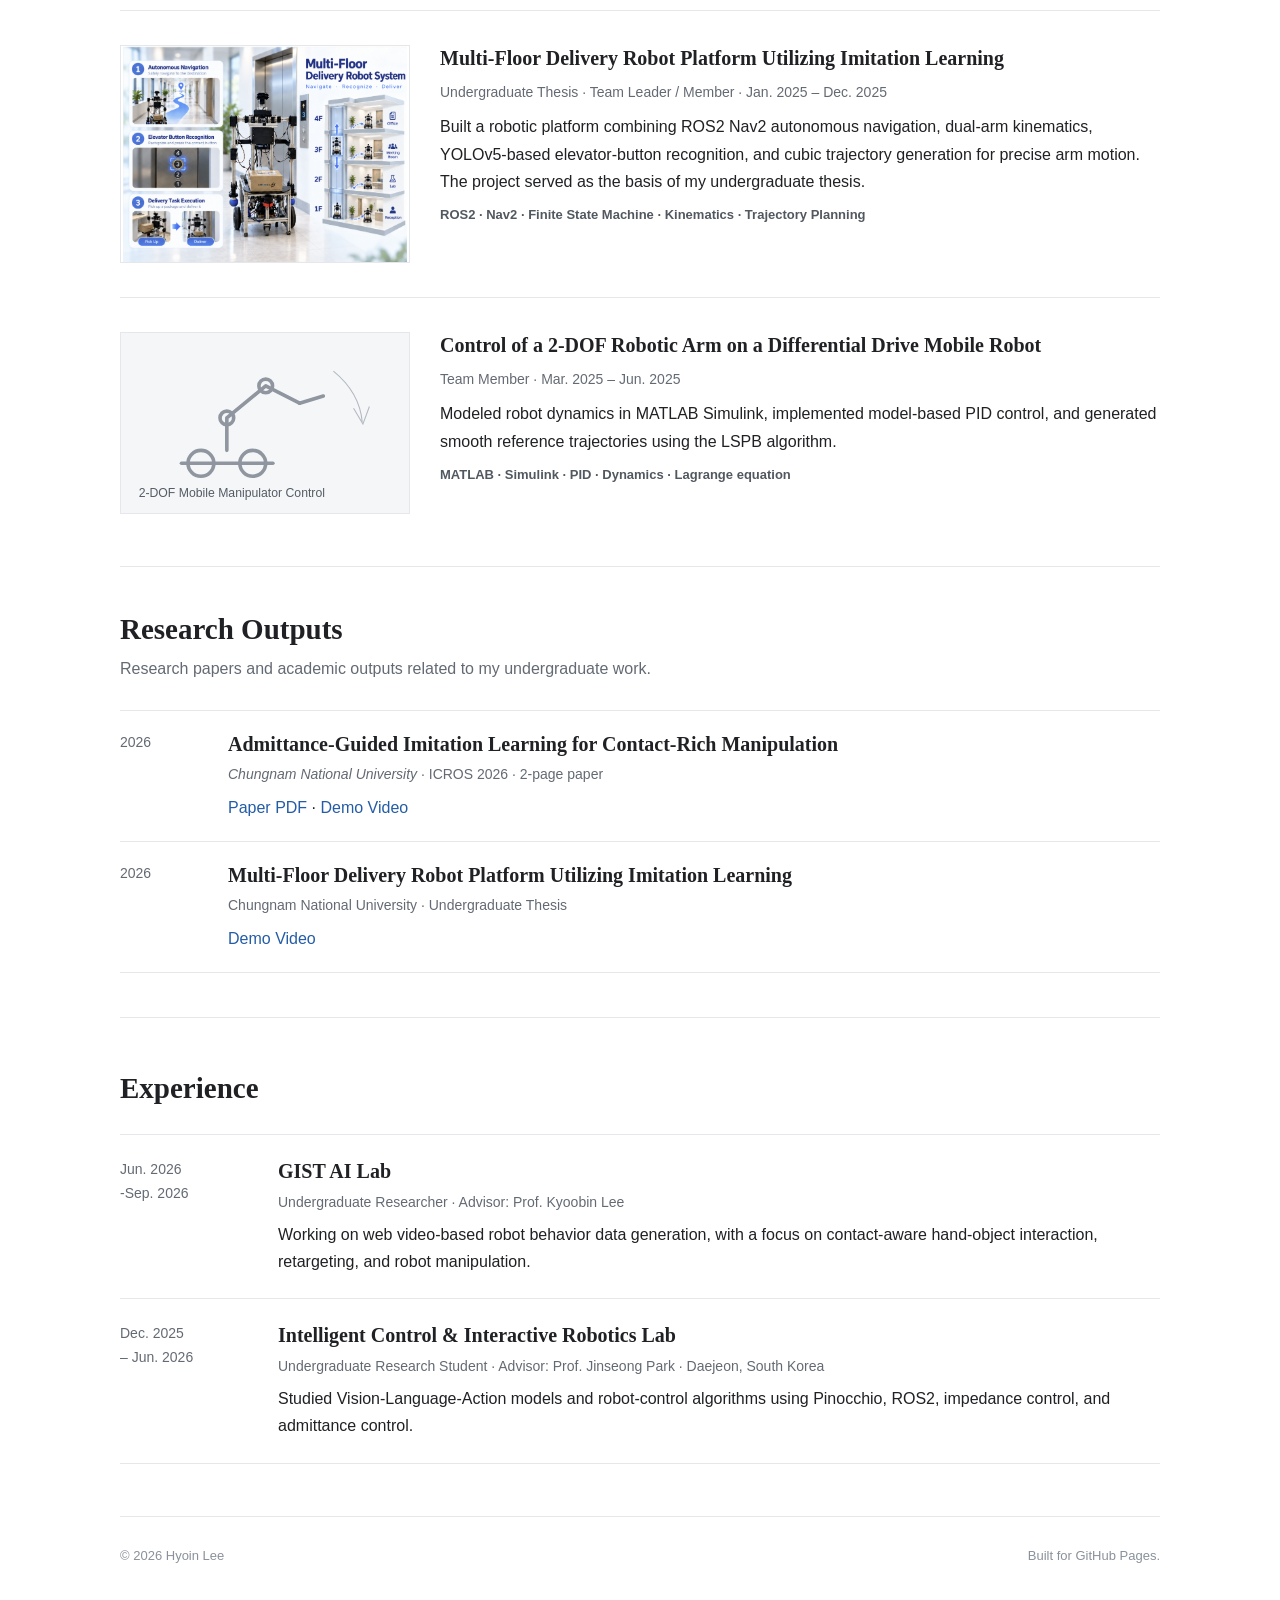
==== commit 4b1e382e: "Update index.html" ====
--- a/index.html
+++ b/index.html
@@ -98,7 +98,7 @@
           </div>
           <div class="project-copy">
             <h3>Web Video-Based Robot Behavior Data Generation</h3>
-            <p class="project-meta">GIST AI Lab · Undergraduate Researcher · Sep. 2026 – Jun. 2026</p>
+            <p class="project-meta">GIST AI Lab · Undergraduate Researcher · Jun. 2026 – Sep. 2026</p>
             <p>
               Researching a pipeline that converts web videos into robot behavior data for manipulation.
               Current work explores contact-aware hand-object reconstruction, heatmap-guided contact optimization,
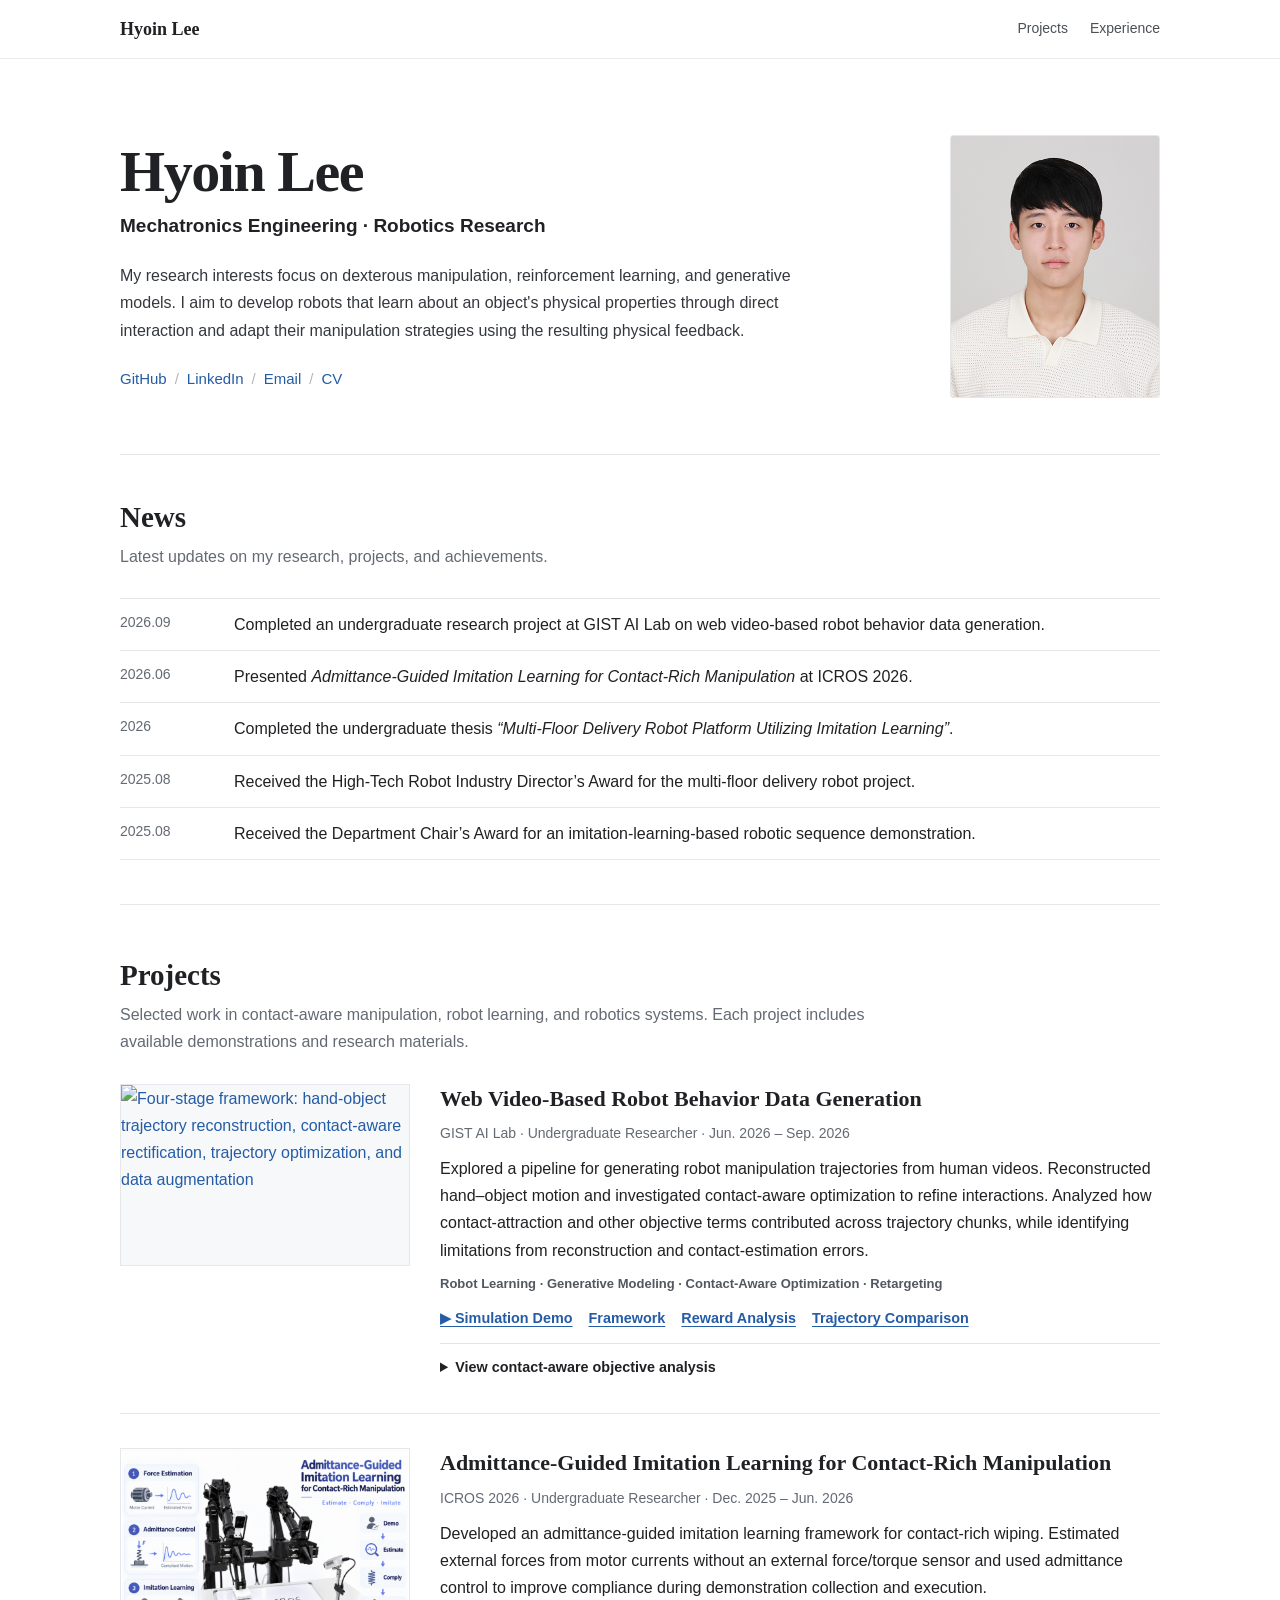
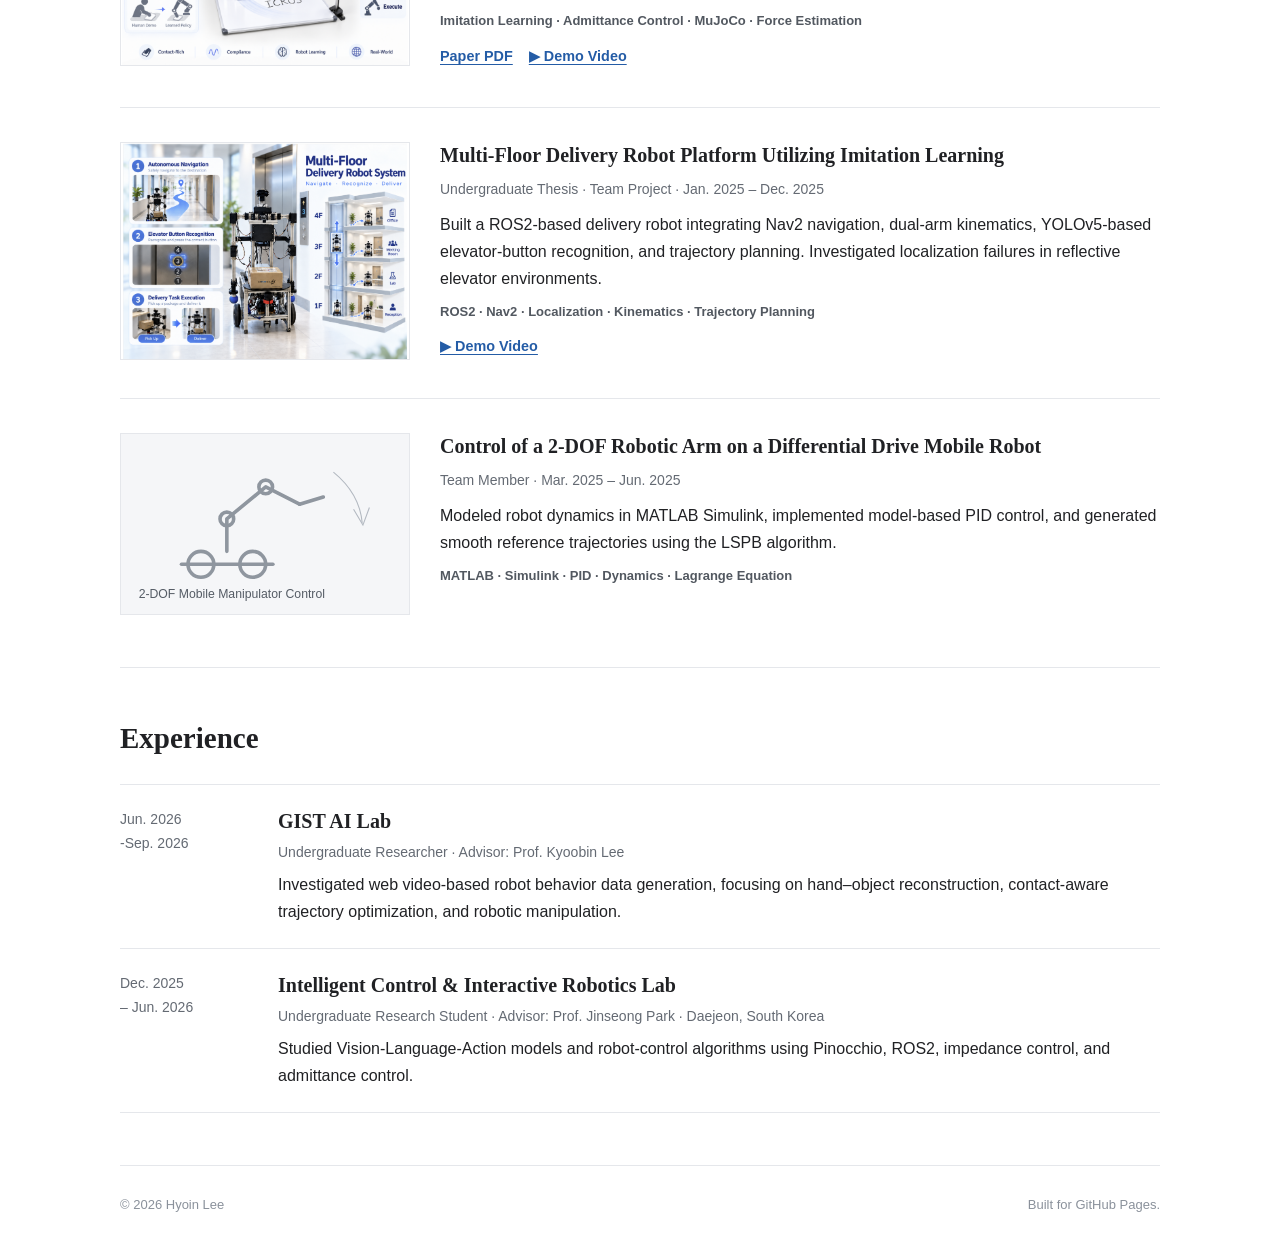
==== commit 5e8f2c29: "Rename index.html.html to index.html" ====
--- a/index.html
+++ b/index.html
@@ -3,12 +3,26 @@
 <head>
   <meta charset="UTF-8" />
   <meta name="viewport" content="width=device-width, initial-scale=1.0" />
-  <meta name="description" content="Hyoin Lee — Undergraduate Researcher at GIST. Research interests include robot learning, imitation learning, contact-rich manipulation, and robot behavior data generation." />
+  <meta name="description" content="Hyoin Lee — robotics research portfolio. Interests: dexterous manipulation, reinforcement learning, generative models, and interaction-driven physical understanding." />
   <meta name="author" content="Hyoin Lee" />
   <meta name="theme-color" content="#ffffff" />
   <title>Hyoin Lee</title>
   <link rel="stylesheet" href="assets/css/style.css" />
   <script defer src="assets/js/main.js"></script>
+  <style>
+    /* Added project evidence links; existing site styling remains unchanged. */
+    .project-links { display: flex; flex-wrap: wrap; gap: .45rem 1rem; margin: .7rem 0 .3rem; }
+    .project-links a { font-size: .9rem; font-weight: 600; text-decoration: underline; text-underline-offset: 3px; }
+    .project-image a { display: block; width: 100%; height: 100%; }
+    .project-image a img { display: block; width: 100%; height: 100%; object-fit: contain; }
+    .project-evidence { margin-top: .75rem; border-top: 1px solid #e1e5eb; padding-top: .7rem; }
+    .project-evidence summary { cursor: pointer; font-weight: 600; font-size: .9rem; }
+    .project-evidence figure { margin: 1rem 0 0; max-width: 650px; }
+    .project-evidence img { width: 100%; height: auto; border: 1px solid #e4e7ea; border-radius: 5px; }
+    .project-evidence figcaption { color: #505b66; font-size: .82rem; margin-top: .45rem; line-height: 1.5; }
+    .project-image a:focus-visible, .project-links a:focus-visible { outline: 2px solid #3269ad; outline-offset: 3px; }
+  </style>
+
 
 </head>
 <body>
@@ -17,7 +31,6 @@
       <a class="brand" href="#top" aria-label="Hyoin Lee home">Hyoin Lee</a>
       <nav class="nav" aria-label="Primary navigation">
         <a href="#projects">Projects</a>
-        <a href="#outputs">Outputs</a>
         <a href="#experience">Experience</a>
       </nav>
     </div>
@@ -27,12 +40,11 @@
     <section class="hero container">
       <div class="hero-copy">
         <h1>Hyoin Lee</h1>
-        <p class="role"><strong>B.S. in Mechatronics Engineering</strong></p>
+        <p class="role"><strong>Mechatronics Engineering · Robotics Research</strong></p>
         <p class="intro">
-          My research interests lie in building robotic agents that can learn complex physical interactions
-          through reinforcement learning and dynamics-aware modeling. I am particularly interested in
-          combining classical dynamics with learning-based methods to help robots understand contact,
-          motion, and the consequences of their actions.
+          My research interests focus on dexterous manipulation, reinforcement learning, and generative models.
+          I aim to develop robots that learn about an object's physical properties through direct interaction
+          and adapt their manipulation strategies using the resulting physical feedback.
         </p>
 
         <div class="social-links" aria-label="External links">
@@ -61,7 +73,7 @@
       <div class="news-list">
         <div class="news-row">
           <time>2026.09</time>
-          <p>Working at GIST AI Lab on web video-based robot behavior data generation.</p>
+          <p>Completed an undergraduate research project at GIST AI Lab on web video-based robot behavior data generation.</p>
         </div>
         <div class="news-row">
           <time>2026.06</time>
@@ -86,58 +98,90 @@
       <div class="section-heading">
         <h2>Projects</h2>
         <p>
-          My portfolio is centered on hands-on research and system implementation,
-          from learning algorithms and contact-aware manipulation to perception and real robot control.
+          Selected work in contact-aware manipulation, robot learning, and robotics systems.
+          Each project includes available demonstrations and research materials.
         </p>
       </div>
-      
+
       <div class="project-list">
-        <article class="project-item">
+        <article class="project-item featured-project">
           <div class="project-image project-image-cover">
-            <img src="assets/images/project-gist.png" alt="Robot manipulation setup used for the GIST AI Lab project" loading="lazy" />
+            <a href="assets/images/gist-framework-workflow.png" target="_blank" rel="noopener noreferrer" aria-label="View the full GIST framework diagram">
+              <img src="assets/images/gist-framework-workflow.png" alt="Four-stage framework: hand-object trajectory reconstruction, contact-aware rectification, trajectory optimization, and data augmentation" loading="lazy" />
+            </a>
           </div>
           <div class="project-copy">
             <h3>Web Video-Based Robot Behavior Data Generation</h3>
             <p class="project-meta">GIST AI Lab · Undergraduate Researcher · Jun. 2026 – Sep. 2026</p>
             <p>
-              Researching a pipeline that converts web videos into robot behavior data for manipulation.
-              Current work explores contact-aware hand-object reconstruction, heatmap-guided contact optimization,
-              and retargeting to bridge human demonstrations and robot execution.
-            </p>
-            <p class="tags">Robot Learning · Web Video · Contact Map · Retargeting · Optimization</p>
-          </div>
-        </article>
-
-      
+              Explored a pipeline for generating robot manipulation trajectories from human videos.
+              Reconstructed hand–object motion and investigated contact-aware optimization to refine
+              interactions. Analyzed how contact-attraction and other objective terms contributed
+              across trajectory chunks, while identifying limitations from reconstruction and
+              contact-estimation errors.
+            </p>
+            <p class="tags">Robot Learning · Generative Modeling · Contact-Aware Optimization · Retargeting</p>
+            <div class="project-links" aria-label="GIST project materials">
+              <a href="assets/videos/gist-trajectory-simulation.mp4" target="_blank" rel="noopener noreferrer">▶ Simulation Demo</a>
+              <a href="assets/images/gist-framework-workflow.png" target="_blank" rel="noopener noreferrer">Framework</a>
+              <a href="assets/images/gist-contact-objective-analysis.png" target="_blank" rel="noopener noreferrer">Reward Analysis</a>
+              <a href="assets/images/gist-trajectory-comparison.png" target="_blank" rel="noopener noreferrer">Trajectory Comparison</a>
+            </div>
+            <details class="project-evidence">
+              <summary>View contact-aware objective analysis</summary>
+              <figure>
+                <a href="assets/images/gist-contact-objective-analysis.png" target="_blank" rel="noopener noreferrer">
+                  <img src="assets/images/gist-contact-objective-analysis.png" alt="Stacked area chart of the percentage of absolute objective contributions across 12 control chunks; the robot contact-attraction term contributes more in later chunks" loading="lazy" />
+                </a>
+                <figcaption>
+                  Relative shares of absolute objective contributions across control chunks.
+                  The contact-attraction term becomes prominent in later chunks; this does not by itself establish successful physical contact.
+                </figcaption>
+              </figure>
+            </details>
+          </div>
+        </article>
+
         <article class="project-item featured-project">
           <div class="project-image project-image-infographic">
-            <img src="assets/images/project-admittance-v3.png" alt="Overview of the admittance-guided imitation learning project" loading="lazy" />
+            <a href="assets/videos/admittance-imitation-learning-demo.mp4" target="_blank" rel="noopener noreferrer" aria-label="Watch the admittance-guided imitation learning demonstration">
+              <img src="assets/images/project-admittance-v3.png" alt="Overview of the admittance-guided imitation learning project" loading="lazy" />
+            </a>
           </div>
           <div class="project-copy">
             <h3>Admittance-Guided Imitation Learning for Contact-Rich Manipulation</h3>
-            <p class="project-meta">ICROS 2026 · Undergraduate Researcher · Jun. 2026 – Dec. 2025</p>
-            <p>
-              Developed an admittance-guided imitation learning framework for contact-rich tasks such as wiping.
-              The system estimates external force from motor currents without a force/torque sensor and uses
-              admittance control to generate compliant motion during data collection and policy execution.
-            </p>
-            <p class="tags">Imitation Learning · Admittance Control · MuJoCo · force estimation · Contact-Rich Manipulation</p>
+            <p class="project-meta">ICROS 2026 · Undergraduate Researcher · Dec. 2025 – Jun. 2026</p>
+            <p>
+              Developed an admittance-guided imitation learning framework for contact-rich wiping.
+              Estimated external forces from motor currents without an external force/torque sensor and
+              used admittance control to improve compliance during demonstration collection and execution.
+            </p>
+            <p class="tags">Imitation Learning · Admittance Control · MuJoCo · Force Estimation</p>
+            <div class="project-links" aria-label="Admittance project materials">
+              <a href="assets/papers/icros2026-admittance-guided-imitation-learning.pdf" target="_blank" rel="noopener noreferrer">Paper PDF</a>
+              <a href="assets/videos/admittance-imitation-learning-demo.mp4" target="_blank" rel="noopener noreferrer">▶ Demo Video</a>
+            </div>
           </div>
         </article>
 
         <article class="project-item">
           <div class="project-image project-image-infographic">
-            <img src="assets/images/project-delivery-v3.png" alt="Multi-floor delivery robot platform" loading="lazy" />
+            <a href="assets/videos/graduation-project-demo.mp4" target="_blank" rel="noopener noreferrer" aria-label="Watch the multi-floor delivery robot demonstration">
+              <img src="assets/images/project-delivery-v3.png" alt="Multi-floor delivery robot platform" loading="lazy" />
+            </a>
           </div>
           <div class="project-copy">
             <h3>Multi-Floor Delivery Robot Platform Utilizing Imitation Learning</h3>
-            <p class="project-meta">Undergraduate Thesis · Team Leader / Member · Jan. 2025 – Dec. 2025</p>
-            <p>
-              Built a robotic platform combining ROS2 Nav2 autonomous navigation, dual-arm kinematics,
-              YOLOv5-based elevator-button recognition, and cubic trajectory generation for precise arm motion.
-              The project served as the basis of my undergraduate thesis.
-            </p>
-            <p class="tags">ROS2 · Nav2 · Finite State Machine · Kinematics · Trajectory Planning</p>
+            <p class="project-meta">Undergraduate Thesis · Team Project · Jan. 2025 – Dec. 2025</p>
+            <p>
+              Built a ROS2-based delivery robot integrating Nav2 navigation, dual-arm kinematics,
+              YOLOv5-based elevator-button recognition, and trajectory planning.
+              Investigated localization failures in reflective elevator environments.
+            </p>
+            <p class="tags">ROS2 · Nav2 · Localization · Kinematics · Trajectory Planning</p>
+            <div class="project-links" aria-label="Delivery robot project materials">
+              <a href="assets/videos/graduation-project-demo.mp4" target="_blank" rel="noopener noreferrer">▶ Demo Video</a>
+            </div>
           </div>
         </article>
 
@@ -152,37 +196,7 @@
               Modeled robot dynamics in MATLAB Simulink, implemented model-based PID control,
               and generated smooth reference trajectories using the LSPB algorithm.
             </p>
-            <p class="tags">MATLAB · Simulink · PID · Dynamics · Lagrange equation</p>
-          </div>
-        </article>
-    </section>
-
-    <section id="outputs" class="section container compact-section">
-      <div class="section-heading">
-        <h2>Research Outputs</h2>
-        <p>
-          Research papers and academic outputs related to my undergraduate work.
-        </p>
-      </div>
-
-      <div class="output-list">
-        <article class="output-item">
-          <div class="output-year">2026</div>
-          <div>
-            <h3>Admittance-Guided Imitation Learning for Contact-Rich Manipulation</h3>
-            <p class="output-meta"><em>Chungnam National University</em> · ICROS 2026 · 2-page paper</p>
-            <a href="assets/papers/icros2026-admittance-guided-imitation-learning.pdf" target="_blank" rel="noopener noreferrer">Paper PDF</a>
-            <span aria-hidden="true"> · </span>
-            <a href="assets/videos/admittance-imitation-learning-demo.mp4" target="_blank" rel="noopener noreferrer">Demo Video</a>
-          </div>
-        </article>
-
-        <article class="output-item">
-          <div class="output-year">2026</div>
-          <div>
-            <h3>Multi-Floor Delivery Robot Platform Utilizing Imitation Learning</h3>
-            <p class="output-meta">Chungnam National University · Undergraduate Thesis</p>
-            <a href="assets/videos/graduation-project-demo.mp4" target="_blank" rel="noopener noreferrer">Demo Video</a>
+            <p class="tags">MATLAB · Simulink · PID · Dynamics · Lagrange Equation</p>
           </div>
         </article>
       </div>
@@ -200,8 +214,8 @@
             <h3>GIST AI Lab</h3>
             <p class="timeline-role">Undergraduate Researcher · Advisor: Prof. Kyoobin Lee</p>
             <p>
-              Working on web video-based robot behavior data generation, with a focus on contact-aware
-              hand-object interaction, retargeting, and robot manipulation.
+              Investigated web video-based robot behavior data generation, focusing on hand–object
+              reconstruction, contact-aware trajectory optimization, and robotic manipulation.
             </p>
           </div>
         </article>
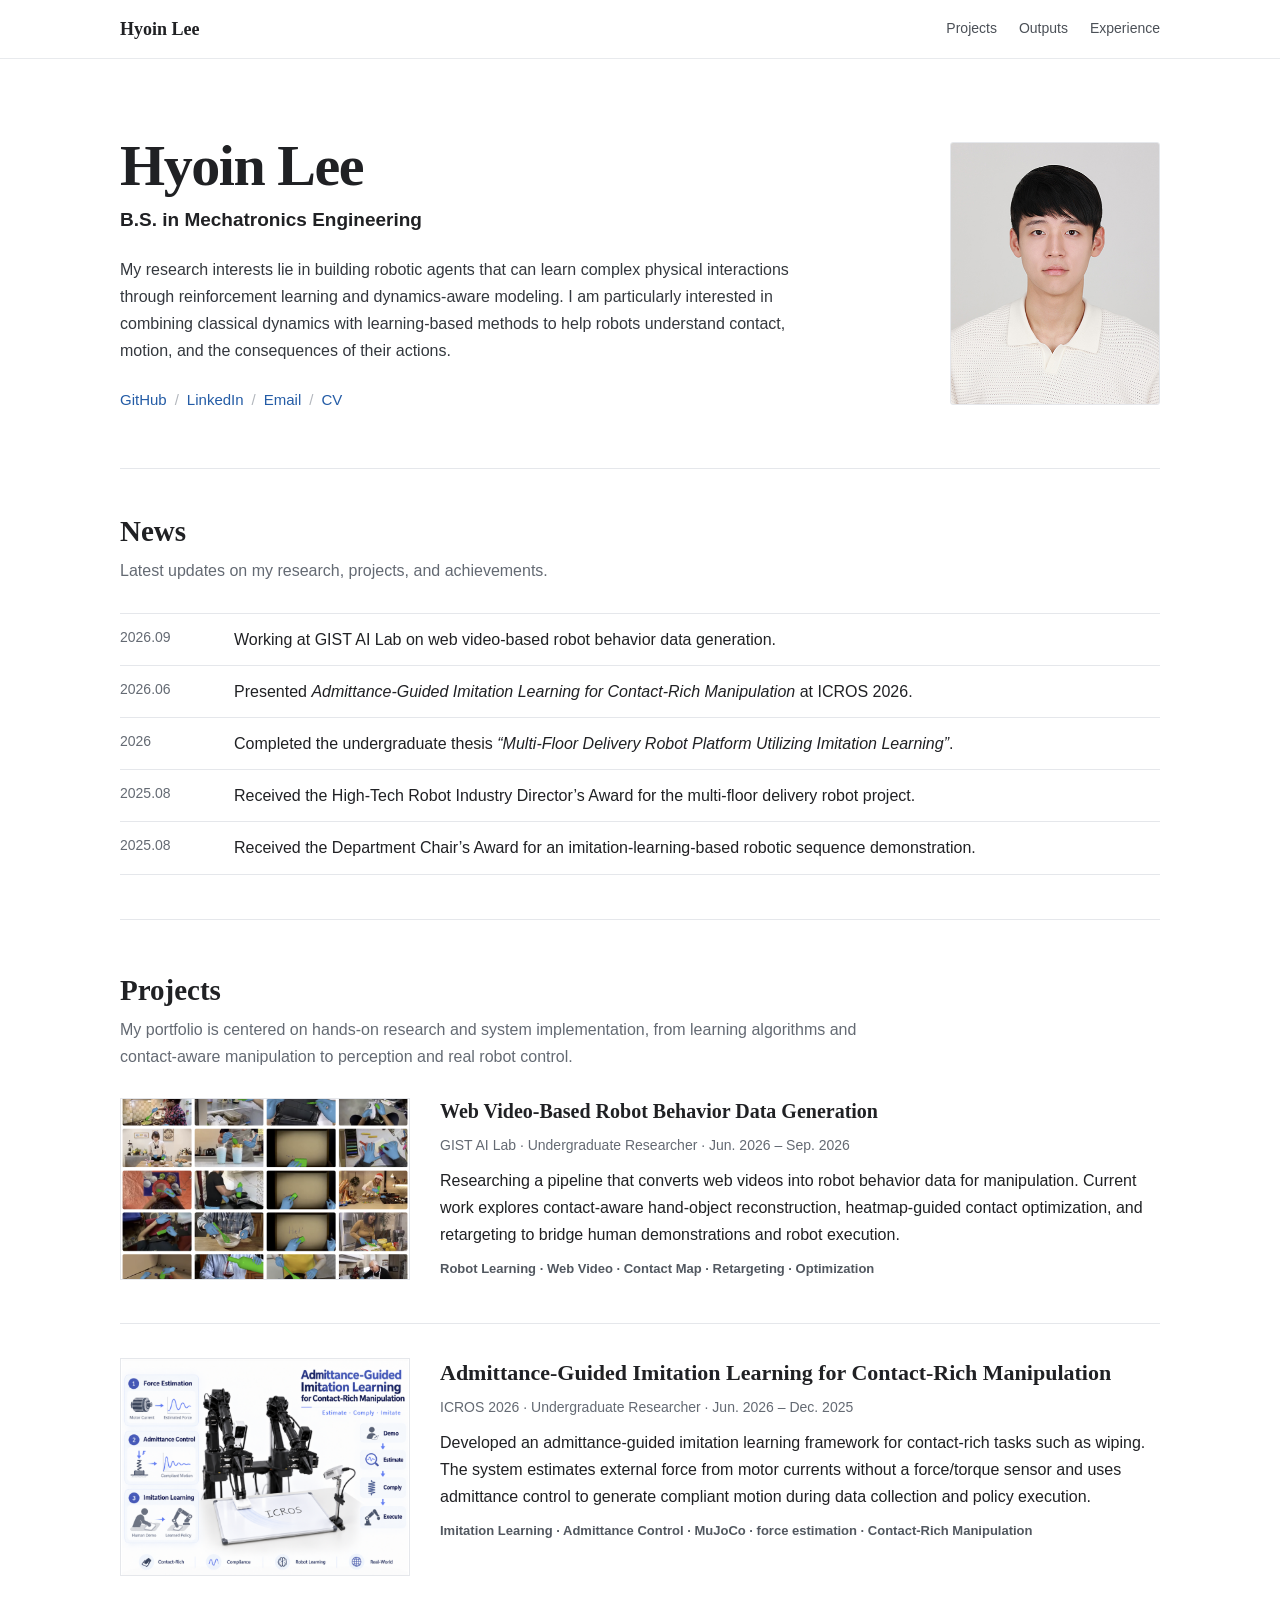
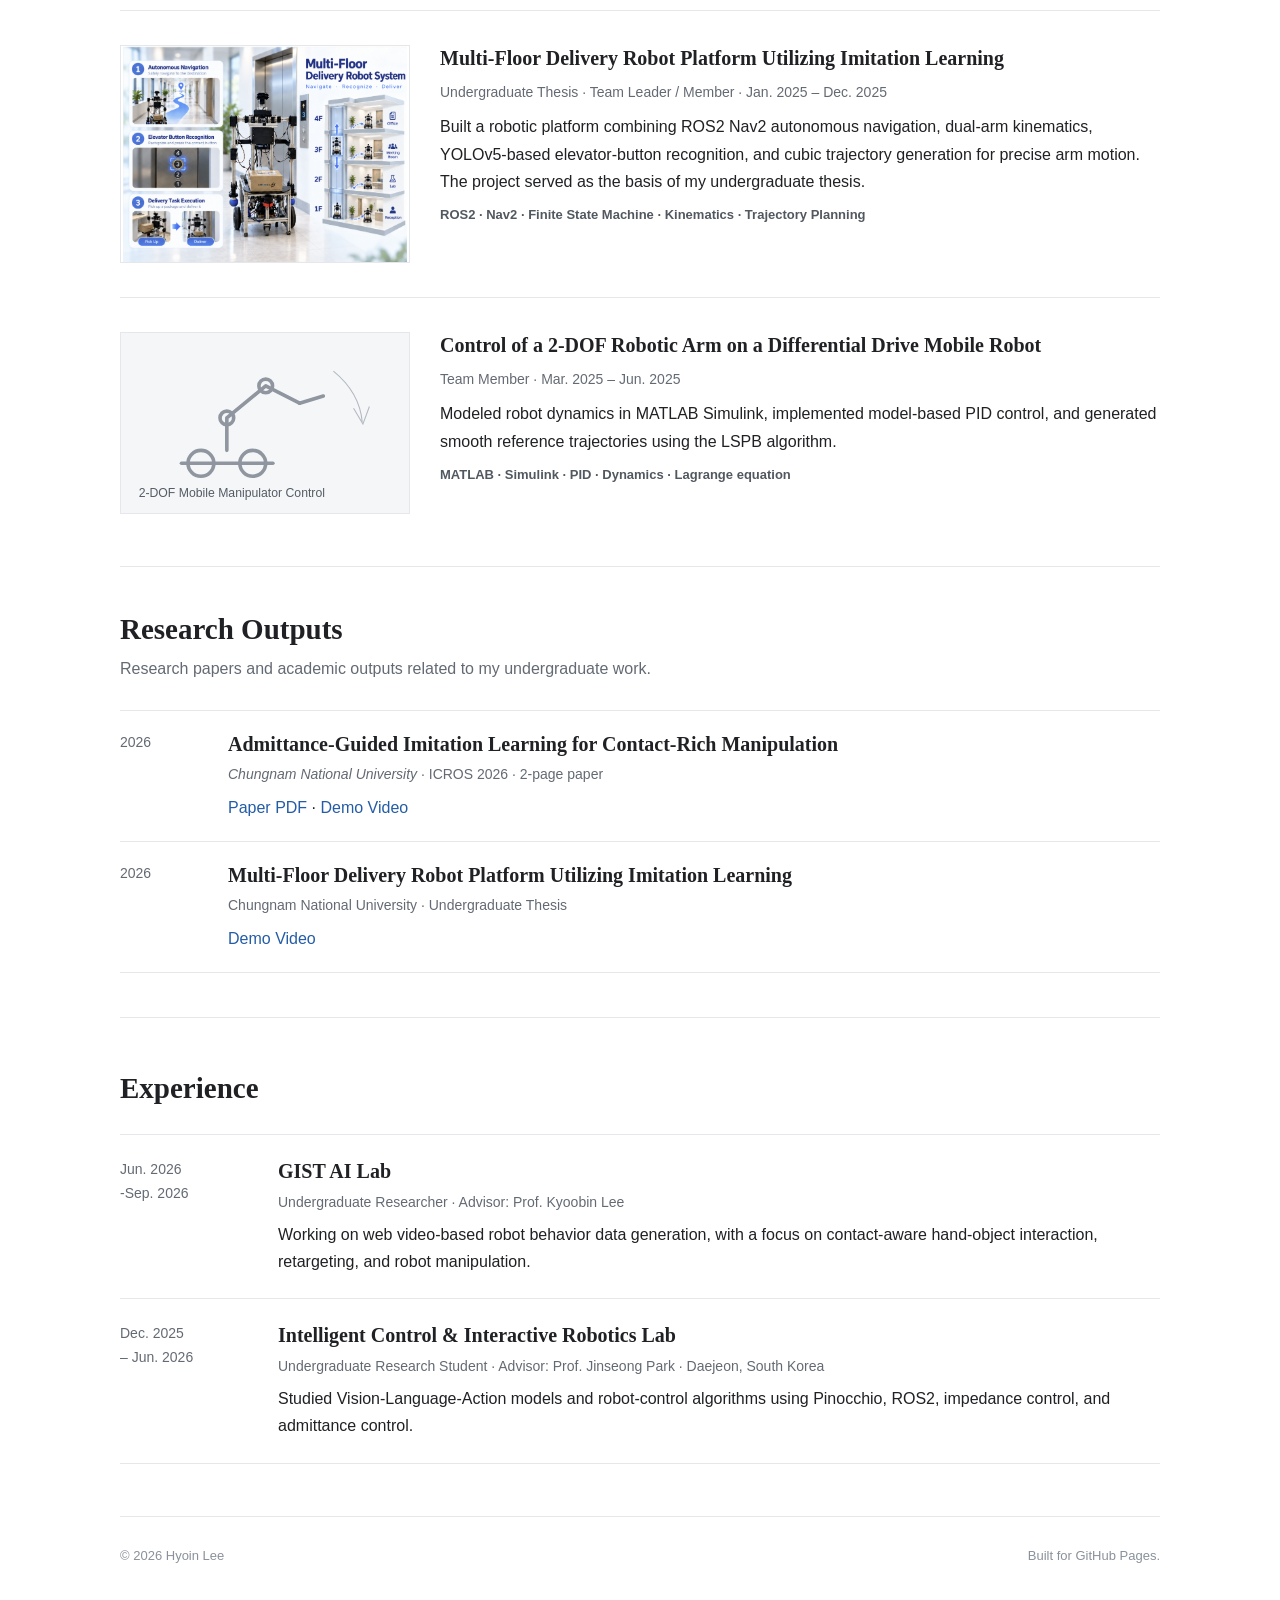
==== commit 0c361fb3: "Add files via upload" ====
--- a/index.html
+++ b/index.html
@@ -3,26 +3,12 @@
 <head>
   <meta charset="UTF-8" />
   <meta name="viewport" content="width=device-width, initial-scale=1.0" />
-  <meta name="description" content="Hyoin Lee — robotics research portfolio. Interests: dexterous manipulation, reinforcement learning, generative models, and interaction-driven physical understanding." />
+  <meta name="description" content="Hyoin Lee — Undergraduate Researcher at GIST. Research interests include robot learning, imitation learning, contact-rich manipulation, and robot behavior data generation." />
   <meta name="author" content="Hyoin Lee" />
   <meta name="theme-color" content="#ffffff" />
   <title>Hyoin Lee</title>
   <link rel="stylesheet" href="assets/css/style.css" />
   <script defer src="assets/js/main.js"></script>
-  <style>
-    /* Added project evidence links; existing site styling remains unchanged. */
-    .project-links { display: flex; flex-wrap: wrap; gap: .45rem 1rem; margin: .7rem 0 .3rem; }
-    .project-links a { font-size: .9rem; font-weight: 600; text-decoration: underline; text-underline-offset: 3px; }
-    .project-image a { display: block; width: 100%; height: 100%; }
-    .project-image a img { display: block; width: 100%; height: 100%; object-fit: contain; }
-    .project-evidence { margin-top: .75rem; border-top: 1px solid #e1e5eb; padding-top: .7rem; }
-    .project-evidence summary { cursor: pointer; font-weight: 600; font-size: .9rem; }
-    .project-evidence figure { margin: 1rem 0 0; max-width: 650px; }
-    .project-evidence img { width: 100%; height: auto; border: 1px solid #e4e7ea; border-radius: 5px; }
-    .project-evidence figcaption { color: #505b66; font-size: .82rem; margin-top: .45rem; line-height: 1.5; }
-    .project-image a:focus-visible, .project-links a:focus-visible { outline: 2px solid #3269ad; outline-offset: 3px; }
-  </style>
-
 
 </head>
 <body>
@@ -31,6 +17,7 @@
       <a class="brand" href="#top" aria-label="Hyoin Lee home">Hyoin Lee</a>
       <nav class="nav" aria-label="Primary navigation">
         <a href="#projects">Projects</a>
+        <a href="#outputs">Outputs</a>
         <a href="#experience">Experience</a>
       </nav>
     </div>
@@ -40,11 +27,12 @@
     <section class="hero container">
       <div class="hero-copy">
         <h1>Hyoin Lee</h1>
-        <p class="role"><strong>Mechatronics Engineering · Robotics Research</strong></p>
+        <p class="role"><strong>B.S. in Mechatronics Engineering</strong></p>
         <p class="intro">
-          My research interests focus on dexterous manipulation, reinforcement learning, and generative models.
-          I aim to develop robots that learn about an object's physical properties through direct interaction
-          and adapt their manipulation strategies using the resulting physical feedback.
+          My research interests lie in building robotic agents that can learn complex physical interactions
+          through reinforcement learning and dynamics-aware modeling. I am particularly interested in
+          combining classical dynamics with learning-based methods to help robots understand contact,
+          motion, and the consequences of their actions.
         </p>
 
         <div class="social-links" aria-label="External links">
@@ -73,7 +61,7 @@
       <div class="news-list">
         <div class="news-row">
           <time>2026.09</time>
-          <p>Completed an undergraduate research project at GIST AI Lab on web video-based robot behavior data generation.</p>
+          <p>Working at GIST AI Lab on web video-based robot behavior data generation.</p>
         </div>
         <div class="news-row">
           <time>2026.06</time>
@@ -98,90 +86,58 @@
       <div class="section-heading">
         <h2>Projects</h2>
         <p>
-          Selected work in contact-aware manipulation, robot learning, and robotics systems.
-          Each project includes available demonstrations and research materials.
+          My portfolio is centered on hands-on research and system implementation,
+          from learning algorithms and contact-aware manipulation to perception and real robot control.
         </p>
       </div>
-
+      
       <div class="project-list">
-        <article class="project-item featured-project">
+        <article class="project-item">
           <div class="project-image project-image-cover">
-            <a href="assets/images/gist-framework-workflow.png" target="_blank" rel="noopener noreferrer" aria-label="View the full GIST framework diagram">
-              <img src="assets/images/gist-framework-workflow.png" alt="Four-stage framework: hand-object trajectory reconstruction, contact-aware rectification, trajectory optimization, and data augmentation" loading="lazy" />
-            </a>
+            <img src="assets/images/project-gist.png" alt="Robot manipulation setup used for the GIST AI Lab project" loading="lazy" />
           </div>
           <div class="project-copy">
             <h3>Web Video-Based Robot Behavior Data Generation</h3>
             <p class="project-meta">GIST AI Lab · Undergraduate Researcher · Jun. 2026 – Sep. 2026</p>
             <p>
-              Explored a pipeline for generating robot manipulation trajectories from human videos.
-              Reconstructed hand–object motion and investigated contact-aware optimization to refine
-              interactions. Analyzed how contact-attraction and other objective terms contributed
-              across trajectory chunks, while identifying limitations from reconstruction and
-              contact-estimation errors.
-            </p>
-            <p class="tags">Robot Learning · Generative Modeling · Contact-Aware Optimization · Retargeting</p>
-            <div class="project-links" aria-label="GIST project materials">
-              <a href="assets/videos/gist-trajectory-simulation.mp4" target="_blank" rel="noopener noreferrer">▶ Simulation Demo</a>
-              <a href="assets/images/gist-framework-workflow.png" target="_blank" rel="noopener noreferrer">Framework</a>
-              <a href="assets/images/gist-contact-objective-analysis.png" target="_blank" rel="noopener noreferrer">Reward Analysis</a>
-              <a href="assets/images/gist-trajectory-comparison.png" target="_blank" rel="noopener noreferrer">Trajectory Comparison</a>
-            </div>
-            <details class="project-evidence">
-              <summary>View contact-aware objective analysis</summary>
-              <figure>
-                <a href="assets/images/gist-contact-objective-analysis.png" target="_blank" rel="noopener noreferrer">
-                  <img src="assets/images/gist-contact-objective-analysis.png" alt="Stacked area chart of the percentage of absolute objective contributions across 12 control chunks; the robot contact-attraction term contributes more in later chunks" loading="lazy" />
-                </a>
-                <figcaption>
-                  Relative shares of absolute objective contributions across control chunks.
-                  The contact-attraction term becomes prominent in later chunks; this does not by itself establish successful physical contact.
-                </figcaption>
-              </figure>
-            </details>
-          </div>
-        </article>
-
+              Researching a pipeline that converts web videos into robot behavior data for manipulation.
+              Current work explores contact-aware hand-object reconstruction, heatmap-guided contact optimization,
+              and retargeting to bridge human demonstrations and robot execution.
+            </p>
+            <p class="tags">Robot Learning · Web Video · Contact Map · Retargeting · Optimization</p>
+          </div>
+        </article>
+
+      
         <article class="project-item featured-project">
           <div class="project-image project-image-infographic">
-            <a href="assets/videos/admittance-imitation-learning-demo.mp4" target="_blank" rel="noopener noreferrer" aria-label="Watch the admittance-guided imitation learning demonstration">
-              <img src="assets/images/project-admittance-v3.png" alt="Overview of the admittance-guided imitation learning project" loading="lazy" />
-            </a>
+            <img src="assets/images/project-admittance-v3.png" alt="Overview of the admittance-guided imitation learning project" loading="lazy" />
           </div>
           <div class="project-copy">
             <h3>Admittance-Guided Imitation Learning for Contact-Rich Manipulation</h3>
-            <p class="project-meta">ICROS 2026 · Undergraduate Researcher · Dec. 2025 – Jun. 2026</p>
-            <p>
-              Developed an admittance-guided imitation learning framework for contact-rich wiping.
-              Estimated external forces from motor currents without an external force/torque sensor and
-              used admittance control to improve compliance during demonstration collection and execution.
-            </p>
-            <p class="tags">Imitation Learning · Admittance Control · MuJoCo · Force Estimation</p>
-            <div class="project-links" aria-label="Admittance project materials">
-              <a href="assets/papers/icros2026-admittance-guided-imitation-learning.pdf" target="_blank" rel="noopener noreferrer">Paper PDF</a>
-              <a href="assets/videos/admittance-imitation-learning-demo.mp4" target="_blank" rel="noopener noreferrer">▶ Demo Video</a>
-            </div>
+            <p class="project-meta">ICROS 2026 · Undergraduate Researcher · Jun. 2026 – Dec. 2025</p>
+            <p>
+              Developed an admittance-guided imitation learning framework for contact-rich tasks such as wiping.
+              The system estimates external force from motor currents without a force/torque sensor and uses
+              admittance control to generate compliant motion during data collection and policy execution.
+            </p>
+            <p class="tags">Imitation Learning · Admittance Control · MuJoCo · force estimation · Contact-Rich Manipulation</p>
           </div>
         </article>
 
         <article class="project-item">
           <div class="project-image project-image-infographic">
-            <a href="assets/videos/graduation-project-demo.mp4" target="_blank" rel="noopener noreferrer" aria-label="Watch the multi-floor delivery robot demonstration">
-              <img src="assets/images/project-delivery-v3.png" alt="Multi-floor delivery robot platform" loading="lazy" />
-            </a>
+            <img src="assets/images/project-delivery-v3.png" alt="Multi-floor delivery robot platform" loading="lazy" />
           </div>
           <div class="project-copy">
             <h3>Multi-Floor Delivery Robot Platform Utilizing Imitation Learning</h3>
-            <p class="project-meta">Undergraduate Thesis · Team Project · Jan. 2025 – Dec. 2025</p>
-            <p>
-              Built a ROS2-based delivery robot integrating Nav2 navigation, dual-arm kinematics,
-              YOLOv5-based elevator-button recognition, and trajectory planning.
-              Investigated localization failures in reflective elevator environments.
-            </p>
-            <p class="tags">ROS2 · Nav2 · Localization · Kinematics · Trajectory Planning</p>
-            <div class="project-links" aria-label="Delivery robot project materials">
-              <a href="assets/videos/graduation-project-demo.mp4" target="_blank" rel="noopener noreferrer">▶ Demo Video</a>
-            </div>
+            <p class="project-meta">Undergraduate Thesis · Team Leader / Member · Jan. 2025 – Dec. 2025</p>
+            <p>
+              Built a robotic platform combining ROS2 Nav2 autonomous navigation, dual-arm kinematics,
+              YOLOv5-based elevator-button recognition, and cubic trajectory generation for precise arm motion.
+              The project served as the basis of my undergraduate thesis.
+            </p>
+            <p class="tags">ROS2 · Nav2 · Finite State Machine · Kinematics · Trajectory Planning</p>
           </div>
         </article>
 
@@ -196,7 +152,37 @@
               Modeled robot dynamics in MATLAB Simulink, implemented model-based PID control,
               and generated smooth reference trajectories using the LSPB algorithm.
             </p>
-            <p class="tags">MATLAB · Simulink · PID · Dynamics · Lagrange Equation</p>
+            <p class="tags">MATLAB · Simulink · PID · Dynamics · Lagrange equation</p>
+          </div>
+        </article>
+    </section>
+
+    <section id="outputs" class="section container compact-section">
+      <div class="section-heading">
+        <h2>Research Outputs</h2>
+        <p>
+          Research papers and academic outputs related to my undergraduate work.
+        </p>
+      </div>
+
+      <div class="output-list">
+        <article class="output-item">
+          <div class="output-year">2026</div>
+          <div>
+            <h3>Admittance-Guided Imitation Learning for Contact-Rich Manipulation</h3>
+            <p class="output-meta"><em>Chungnam National University</em> · ICROS 2026 · 2-page paper</p>
+            <a href="assets/papers/icros2026-admittance-guided-imitation-learning.pdf" target="_blank" rel="noopener noreferrer">Paper PDF</a>
+            <span aria-hidden="true"> · </span>
+            <a href="assets/videos/admittance-imitation-learning-demo.mp4" target="_blank" rel="noopener noreferrer">Demo Video</a>
+          </div>
+        </article>
+
+        <article class="output-item">
+          <div class="output-year">2026</div>
+          <div>
+            <h3>Multi-Floor Delivery Robot Platform Utilizing Imitation Learning</h3>
+            <p class="output-meta">Chungnam National University · Undergraduate Thesis</p>
+            <a href="assets/videos/graduation-project-demo.mp4" target="_blank" rel="noopener noreferrer">Demo Video</a>
           </div>
         </article>
       </div>
@@ -214,8 +200,8 @@
             <h3>GIST AI Lab</h3>
             <p class="timeline-role">Undergraduate Researcher · Advisor: Prof. Kyoobin Lee</p>
             <p>
-              Investigated web video-based robot behavior data generation, focusing on hand–object
-              reconstruction, contact-aware trajectory optimization, and robotic manipulation.
+              Working on web video-based robot behavior data generation, with a focus on contact-aware
+              hand-object interaction, retargeting, and robot manipulation.
             </p>
           </div>
         </article>
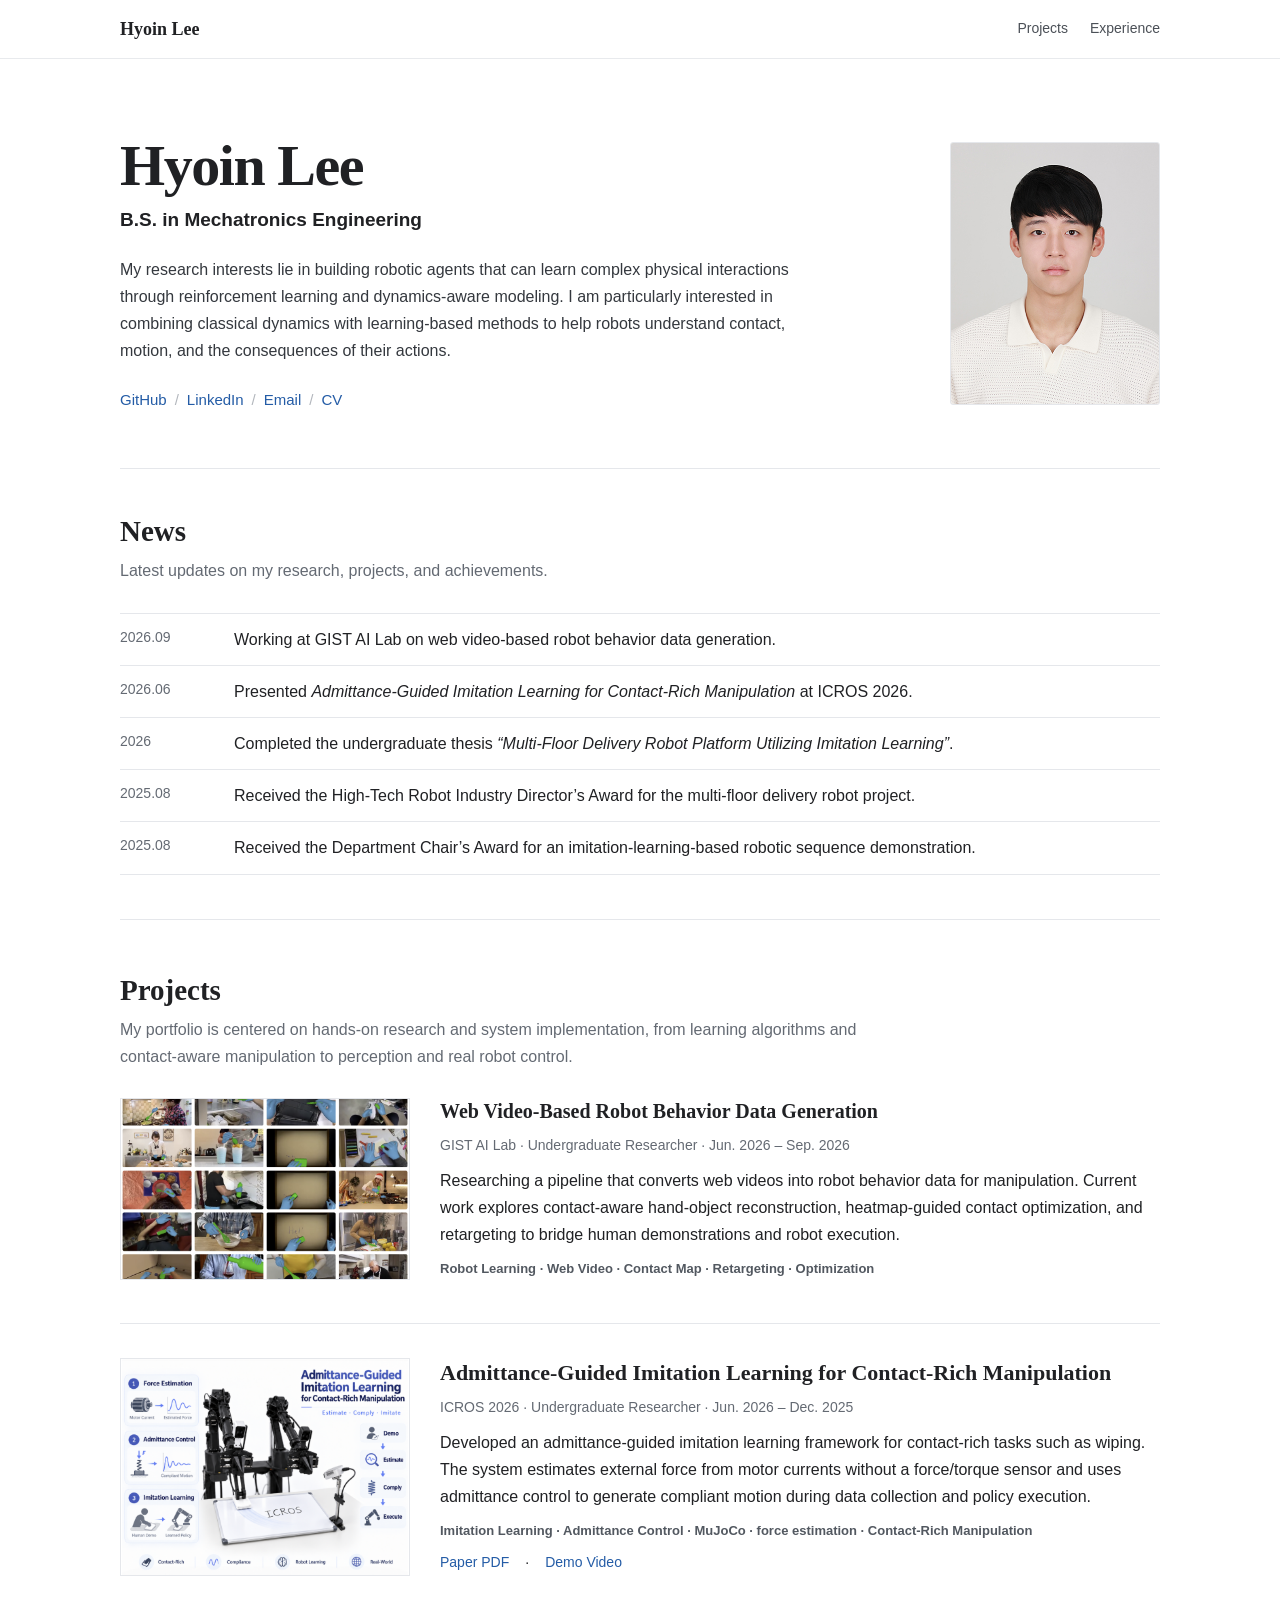
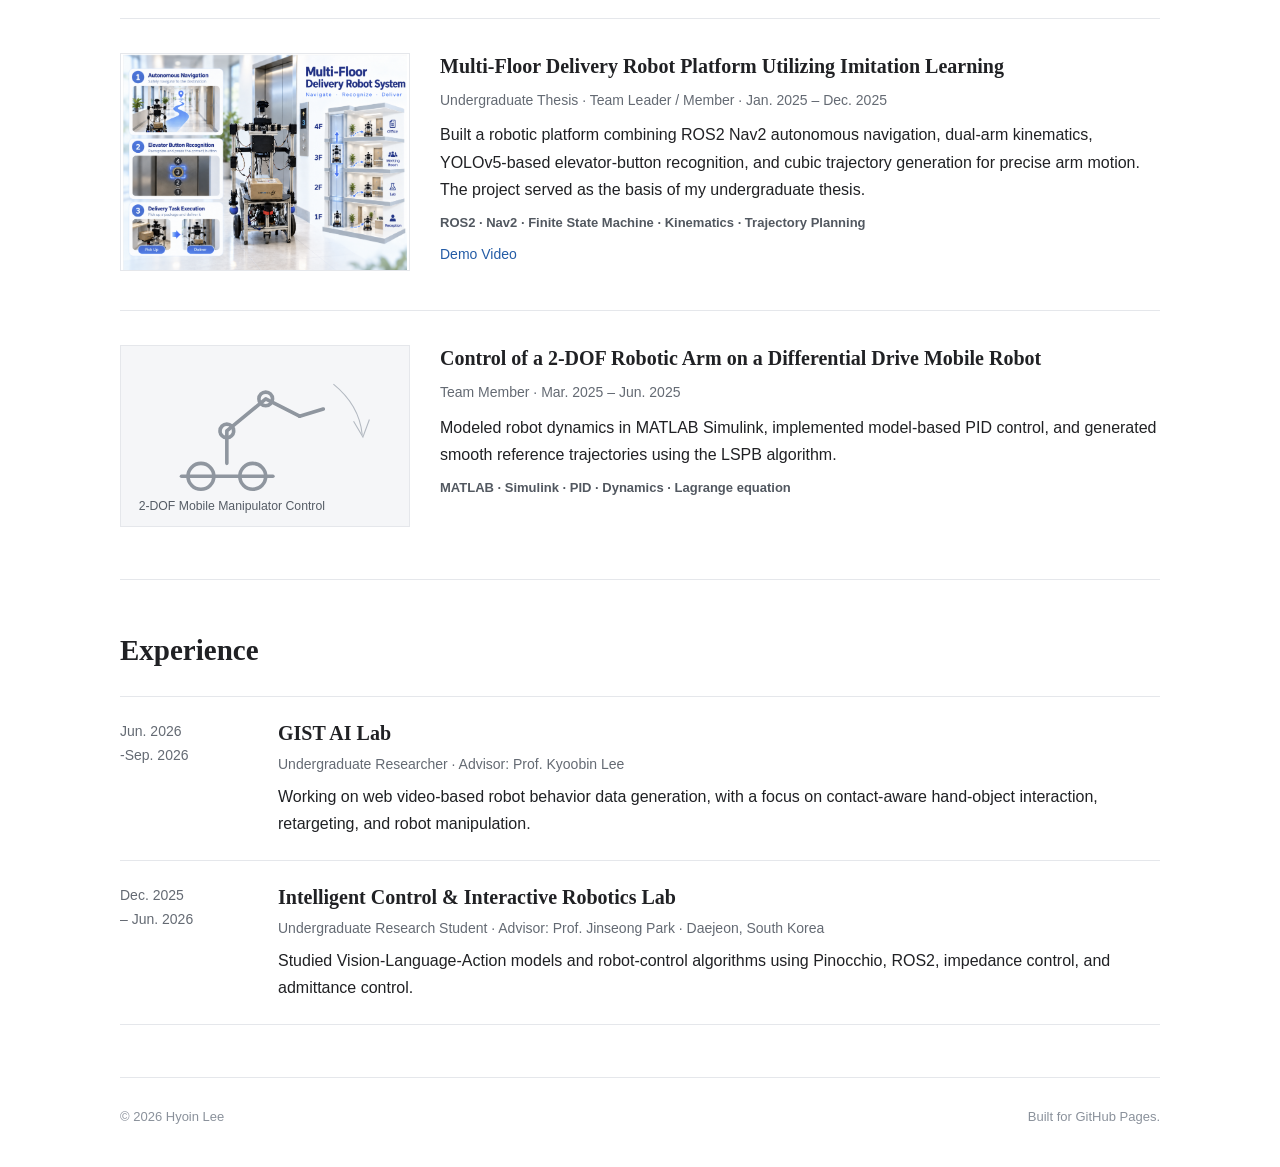
==== commit a0f0cc4f: "Add files via upload" ====
--- a/index.html
+++ b/index.html
@@ -17,7 +17,6 @@
       <a class="brand" href="#top" aria-label="Hyoin Lee home">Hyoin Lee</a>
       <nav class="nav" aria-label="Primary navigation">
         <a href="#projects">Projects</a>
-        <a href="#outputs">Outputs</a>
         <a href="#experience">Experience</a>
       </nav>
     </div>
@@ -122,6 +121,11 @@
               admittance control to generate compliant motion during data collection and policy execution.
             </p>
             <p class="tags">Imitation Learning · Admittance Control · MuJoCo · force estimation · Contact-Rich Manipulation</p>
+            <p class="project-links">
+              <a href="assets/papers/icros2026-admittance-guided-imitation-learning.pdf" target="_blank" rel="noopener noreferrer">Paper PDF</a>
+              <span aria-hidden="true"> · </span>
+              <a href="assets/videos/admittance-imitation-learning-demo.mp4" target="_blank" rel="noopener noreferrer">Demo Video</a>
+            </p>
           </div>
         </article>
 
@@ -138,6 +142,9 @@
               The project served as the basis of my undergraduate thesis.
             </p>
             <p class="tags">ROS2 · Nav2 · Finite State Machine · Kinematics · Trajectory Planning</p>
+            <p class="project-links">
+              <a href="assets/videos/graduation-project-demo.mp4" target="_blank" rel="noopener noreferrer">Demo Video</a>
+            </p>
           </div>
         </article>
 
@@ -153,36 +160,6 @@
               and generated smooth reference trajectories using the LSPB algorithm.
             </p>
             <p class="tags">MATLAB · Simulink · PID · Dynamics · Lagrange equation</p>
-          </div>
-        </article>
-    </section>
-
-    <section id="outputs" class="section container compact-section">
-      <div class="section-heading">
-        <h2>Research Outputs</h2>
-        <p>
-          Research papers and academic outputs related to my undergraduate work.
-        </p>
-      </div>
-
-      <div class="output-list">
-        <article class="output-item">
-          <div class="output-year">2026</div>
-          <div>
-            <h3>Admittance-Guided Imitation Learning for Contact-Rich Manipulation</h3>
-            <p class="output-meta"><em>Chungnam National University</em> · ICROS 2026 · 2-page paper</p>
-            <a href="assets/papers/icros2026-admittance-guided-imitation-learning.pdf" target="_blank" rel="noopener noreferrer">Paper PDF</a>
-            <span aria-hidden="true"> · </span>
-            <a href="assets/videos/admittance-imitation-learning-demo.mp4" target="_blank" rel="noopener noreferrer">Demo Video</a>
-          </div>
-        </article>
-
-        <article class="output-item">
-          <div class="output-year">2026</div>
-          <div>
-            <h3>Multi-Floor Delivery Robot Platform Utilizing Imitation Learning</h3>
-            <p class="output-meta">Chungnam National University · Undergraduate Thesis</p>
-            <a href="assets/videos/graduation-project-demo.mp4" target="_blank" rel="noopener noreferrer">Demo Video</a>
           </div>
         </article>
       </div>
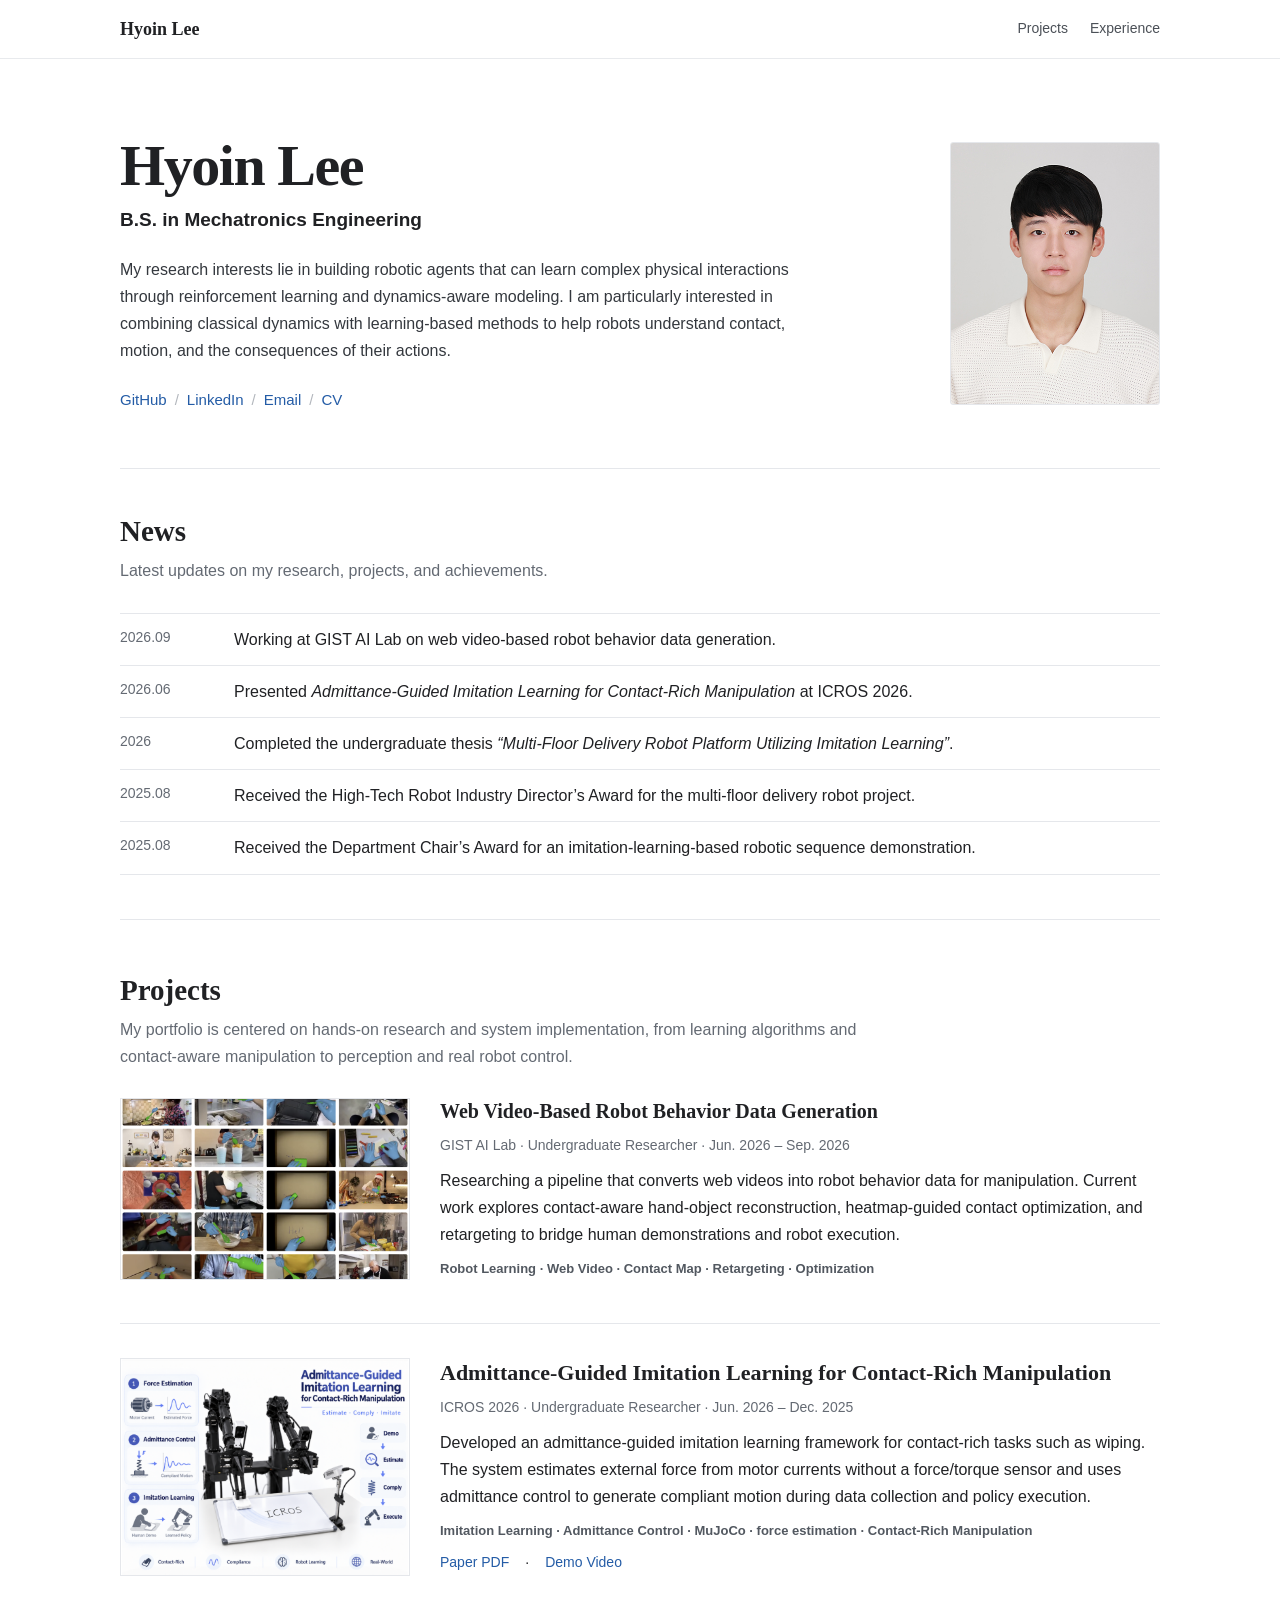
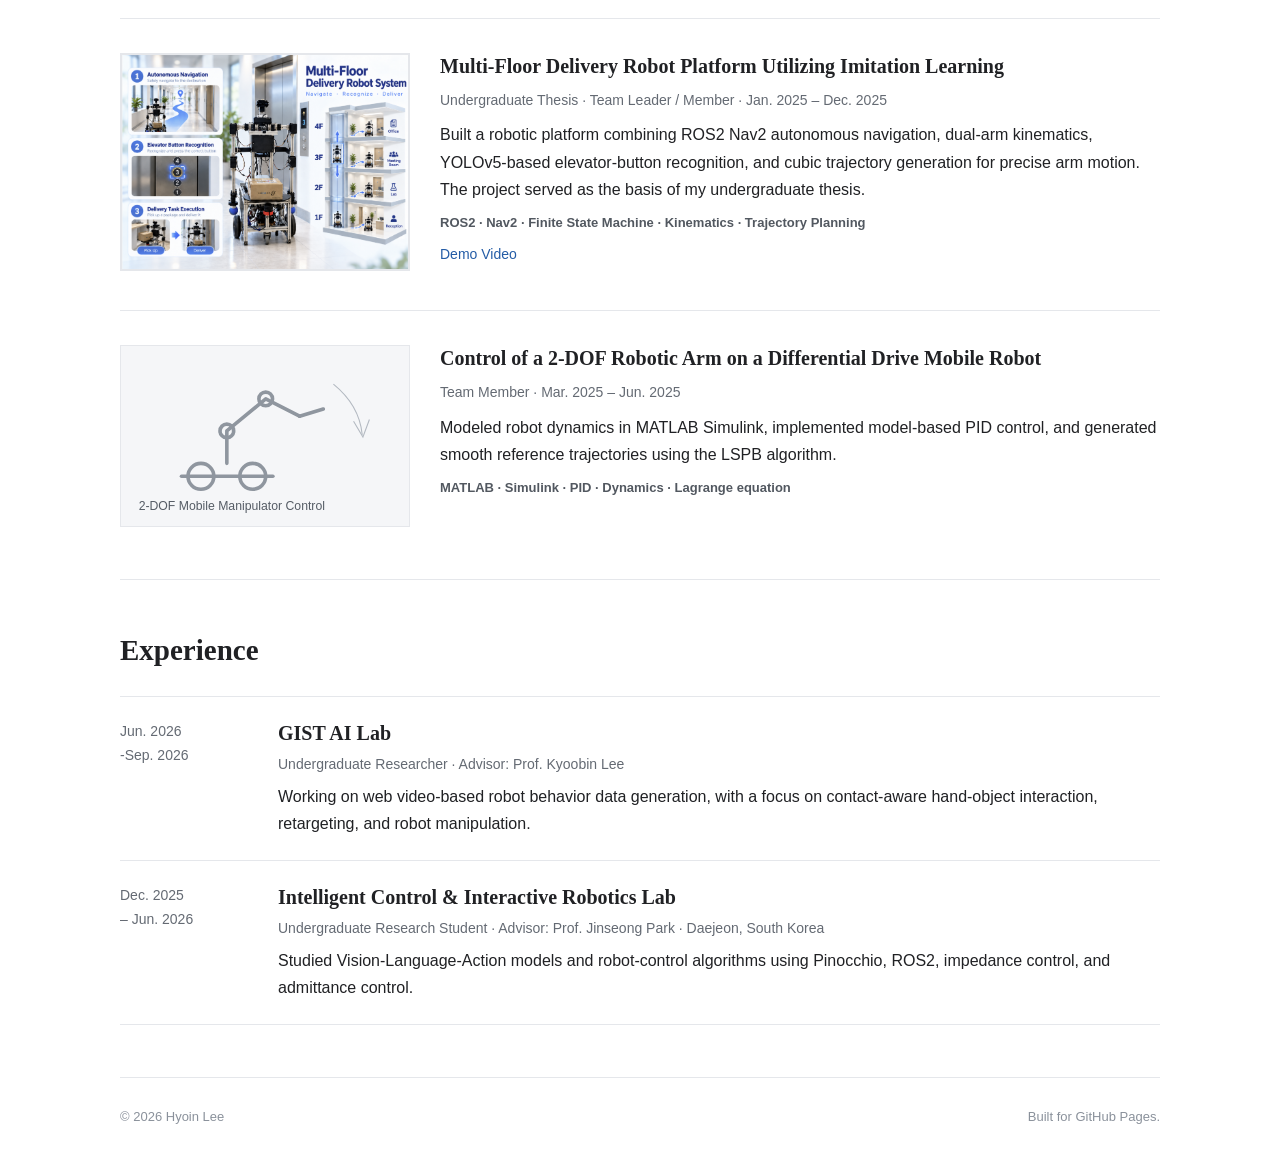
==== commit 97377e5a: "Update index.html" ====
--- a/index.html
+++ b/index.html
@@ -93,7 +93,15 @@
       <div class="project-list">
         <article class="project-item">
           <div class="project-image project-image-cover">
-            <img src="assets/images/project-gist.png" alt="Robot manipulation setup used for the GIST AI Lab project" loading="lazy" />
+            <a href="assets/images/project-gist.png"
+              target="_blank"
+              rel="noopener noreferrer">
+              <img
+                src="assets/images/project-gist.png"
+                alt="Research Framework" 
+                loading="lazy" 
+                />
+            </a>
           </div>
           <div class="project-copy">
             <h3>Web Video-Based Robot Behavior Data Generation</h3>
@@ -110,7 +118,15 @@
       
         <article class="project-item featured-project">
           <div class="project-image project-image-infographic">
-            <img src="assets/images/project-admittance-v3.png" alt="Overview of the admittance-guided imitation learning project" loading="lazy" />
+              <a href="assets/images/project-admittance-v3.png"
+                 target="_blank"
+                 rel="noopener noreferrer">
+                <img
+                  src="assets/images/project-admittance-v3.png"
+                  alt="Research Framework"
+                  loading="lazy"
+                />
+              </a>
           </div>
           <div class="project-copy">
             <h3>Admittance-Guided Imitation Learning for Contact-Rich Manipulation</h3>
@@ -131,7 +147,17 @@
 
         <article class="project-item">
           <div class="project-image project-image-infographic">
-            <img src="assets/images/project-delivery-v3.png" alt="Multi-floor delivery robot platform" loading="lazy" />
+            <div class="project-image project-image-cover">
+              <a href="assets/images/project-delivery-v3.png"
+                target="_blank"
+                rel="noopener noreferrer">
+                <img
+                  src="assets/images/project-delivery-v3.png"
+                  alt="Multi-floor delivery robot platform" 
+                  loading="lazy" 
+                  />
+              </a>
+            </div>
           </div>
           <div class="project-copy">
             <h3>Multi-Floor Delivery Robot Platform Utilizing Imitation Learning</h3>
